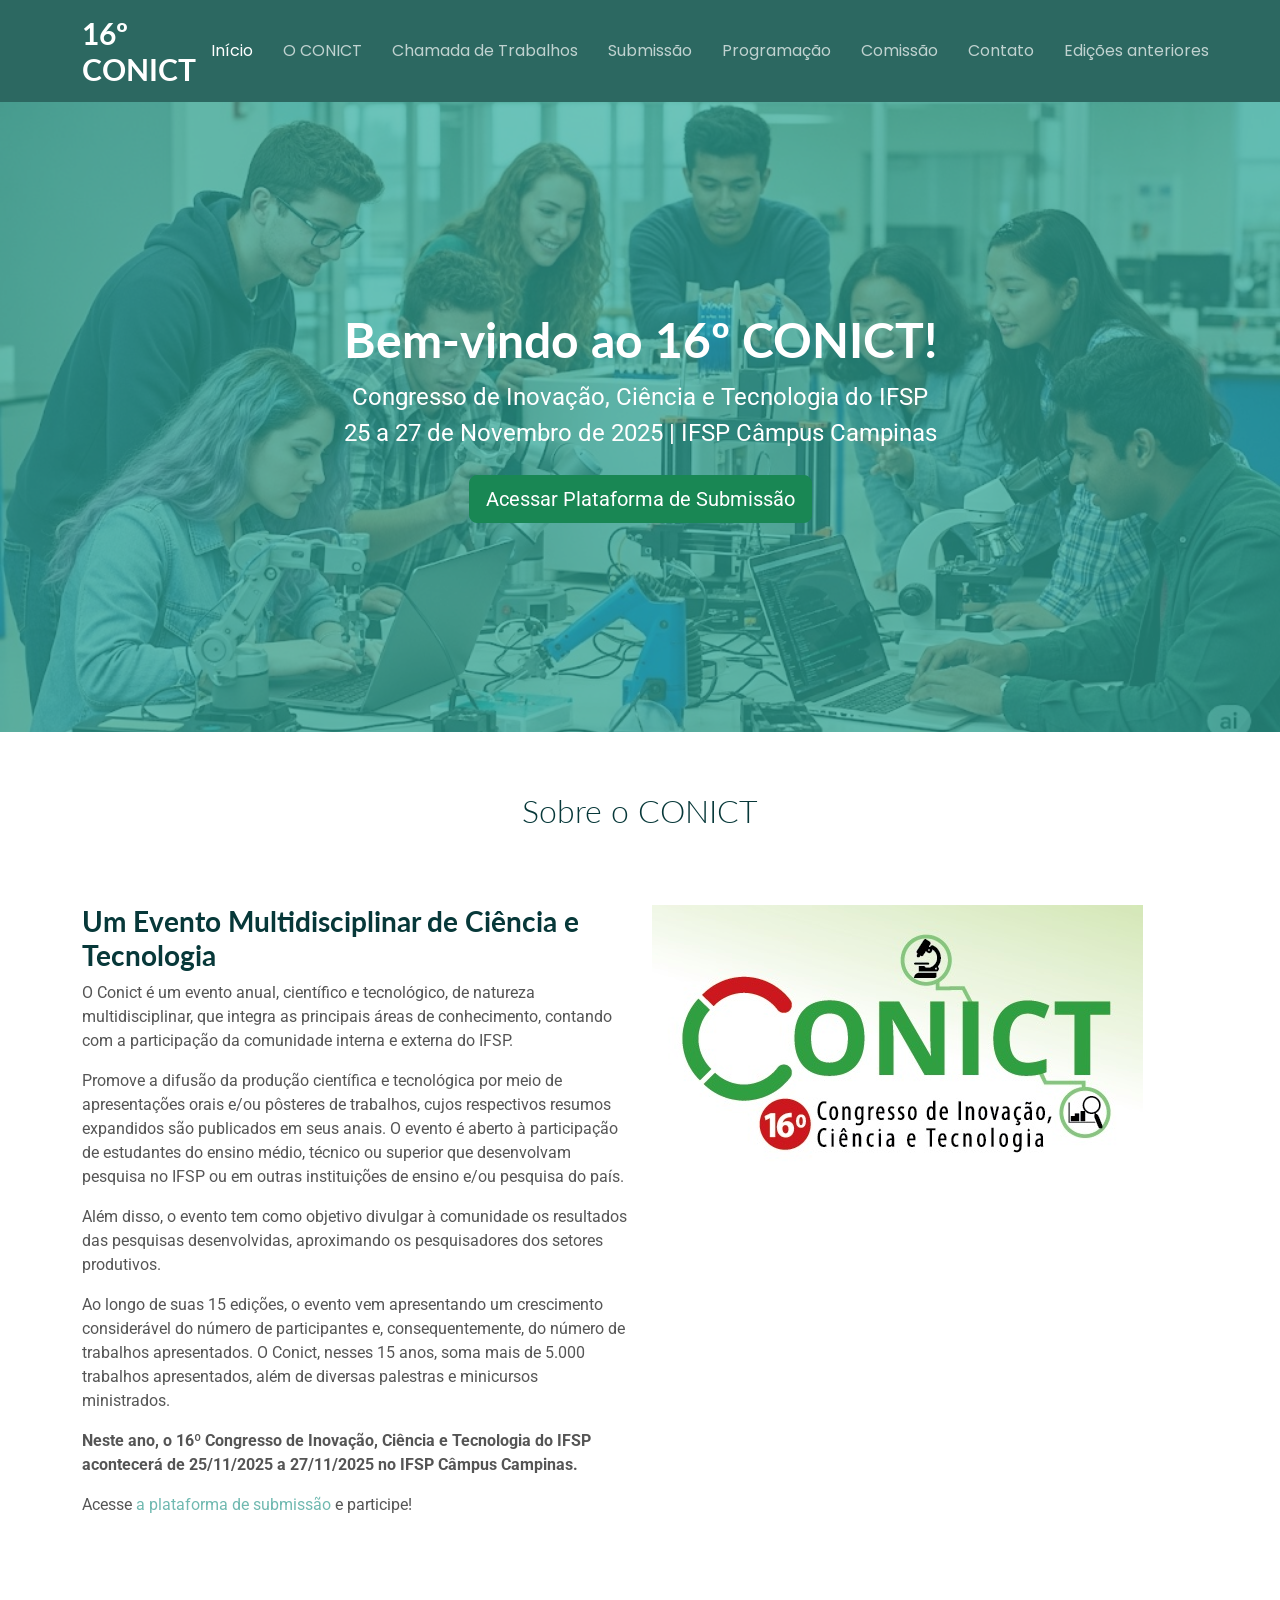
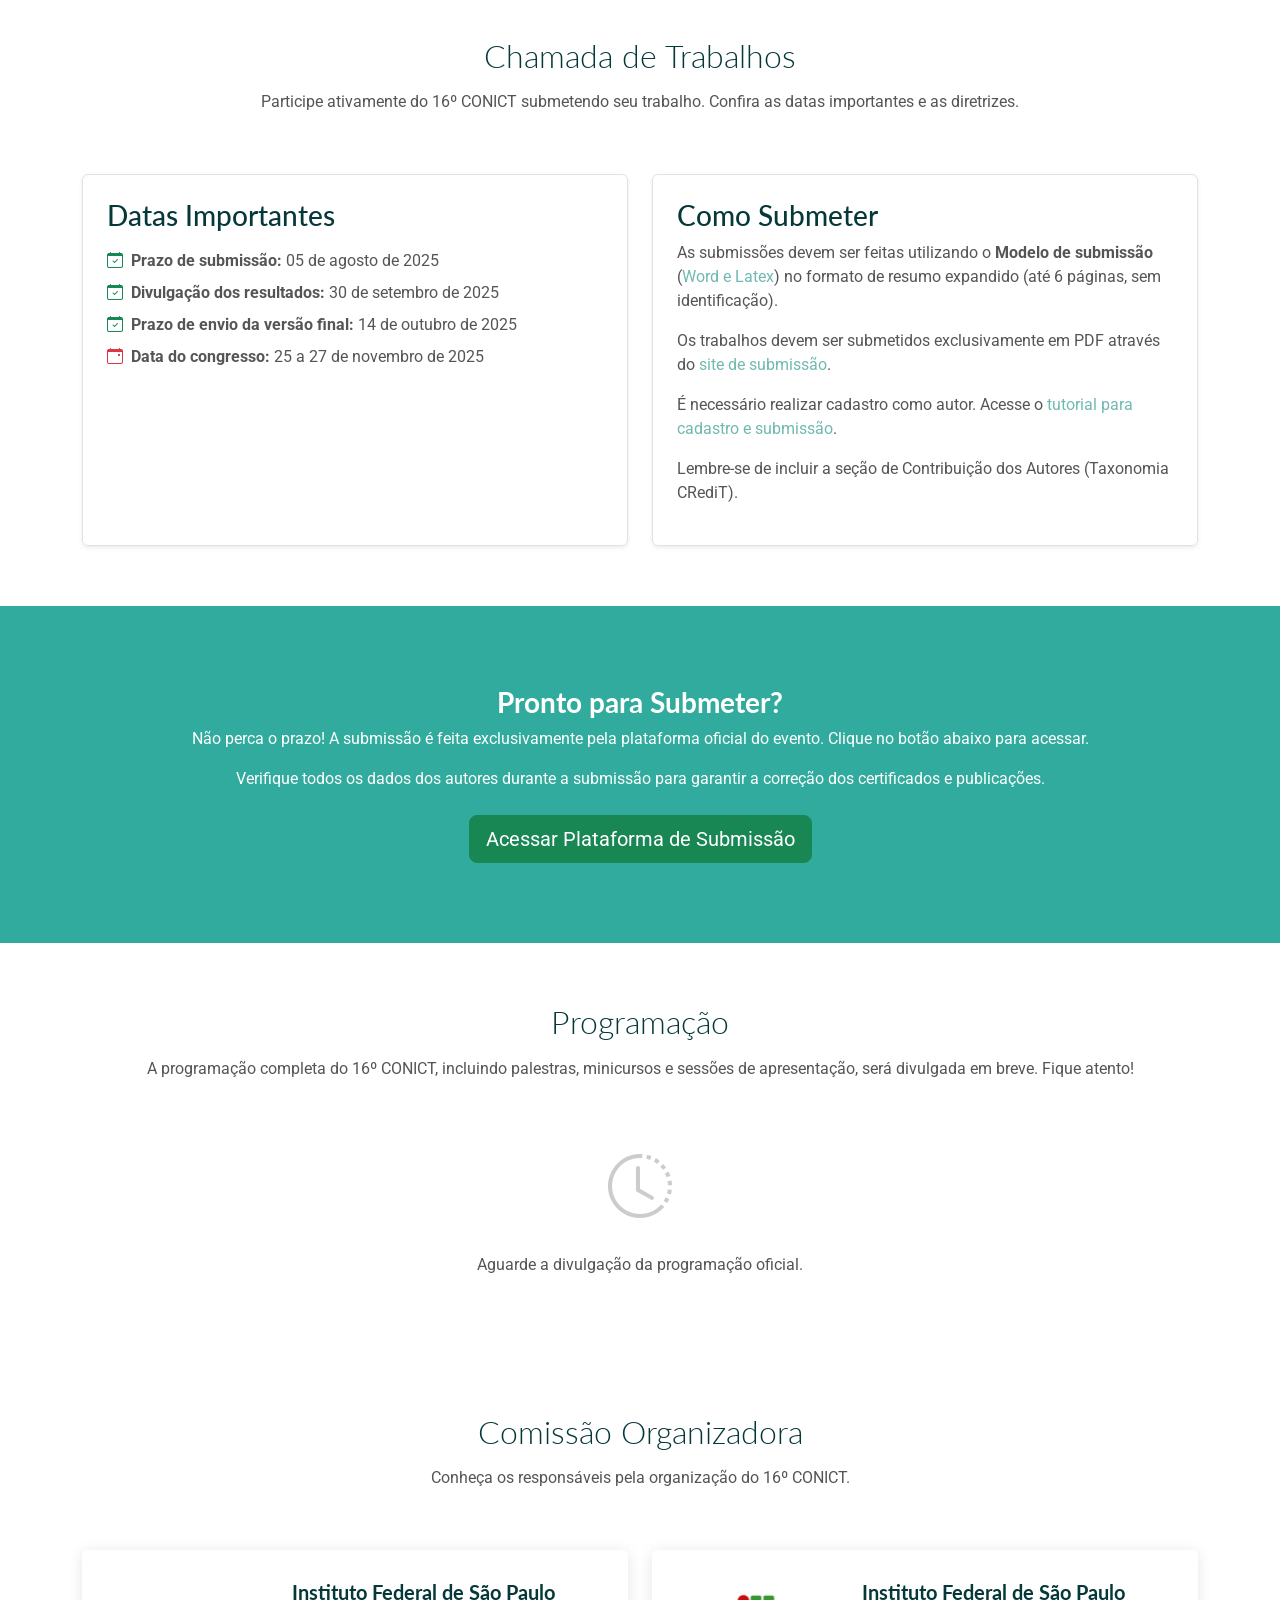
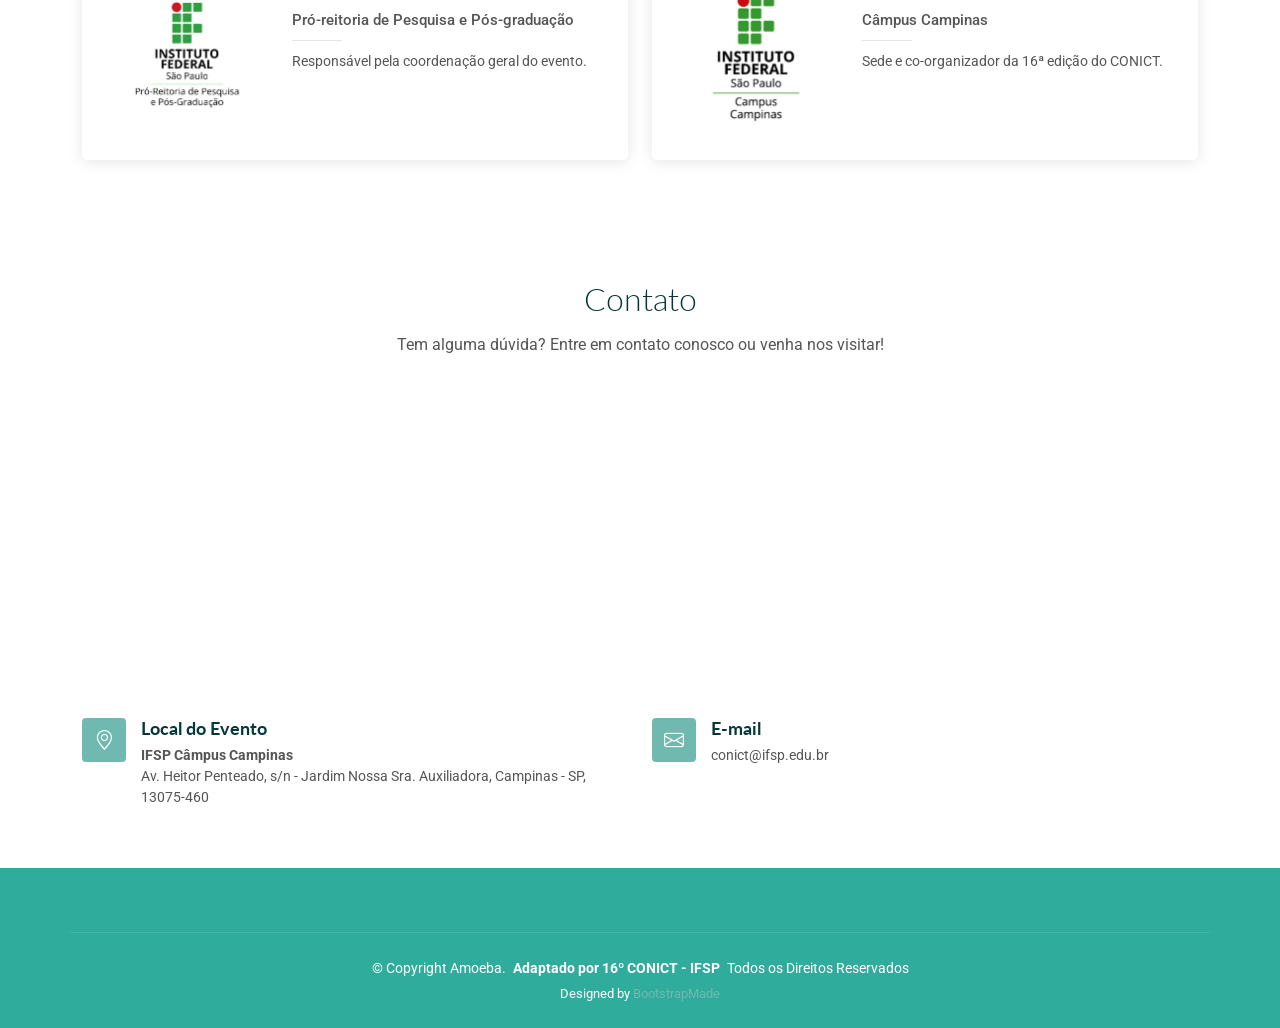
==== index.html @ b1715e37 "criação landingpage" ====
<!DOCTYPE html>
<html lang="pt-BR">

<head>
  <meta charset="utf-8">
  <meta content="width=device-width, initial-scale=1.0" name="viewport">
  <title>16º Congresso de Inovação, Ciência e Tecnologia - CONICT</title>
  <meta name="description" content="Página oficial do 16º CONICT - Congresso de Inovação, Ciência e Tecnologia do IFSP, a ser realizado no IFSP Câmpus Campinas de 25 a 27 de Novembro de 2025.">
  <meta name="keywords" content="CONICT, IFSP, Congresso, Inovação, Ciência, Tecnologia, Campinas, Pesquisa, Submissão">

  <link href="assets/img/favicon.png" rel="icon"> <link href="assets/img/apple-touch-icon.png" rel="apple-touch-icon"> <link href="https://fonts.googleapis.com" rel="preconnect">
  <link href="https://fonts.gstatic.com" rel="preconnect" crossorigin>
  <link href="https://fonts.googleapis.com/css2?family=Roboto:ital,wght@0,100;0,300;0,400;0,500;0,700;0,900;1,100;1,300;1,400;1,500;1,700;1,900&family=Lato:ital,wght@0,100;0,300;0,400;0,700;0,900;1,100;1,300;1,400;1,700;1,900&family=Poppins:ital,wght@0,100;0,200;0,300;0,400;0,500;0,600;0,700;0,800;0,900;1,100;1,200;1,300;1,400;1,500;1,600;1,700;1,800;1,900&display=swap" rel="stylesheet">

  <link href="assets/vendor/bootstrap/css/bootstrap.min.css" rel="stylesheet">
  <link href="assets/vendor/bootstrap-icons/bootstrap-icons.css" rel="stylesheet">
  <link href="assets/vendor/aos/aos.css" rel="stylesheet">
  <link href="assets/vendor/swiper/swiper-bundle.min.css" rel="stylesheet">
  <link href="assets/vendor/glightbox/css/glightbox.min.css" rel="stylesheet">

  <link href="assets/css/main.css" rel="stylesheet">

</head>

<body class="index-page">

  <header id="header" class="header d-flex align-items-center sticky-top">
    <div class="container-fluid container-xl position-relative d-flex align-items-center justify-content-between">

      <a href="index.html" class="logo d-flex align-items-center">
        <h1 class="sitename">16º CONICT</h1>
      </a>

      <nav id="navmenu" class="navmenu">
        <ul>
          <li><a href="#hero" class="active">Início</a></li>
          <li><a href="#about">O CONICT</a></li>
          <li><a href="#cfp">Chamada de Trabalhos</a></li>
          <li><a href="#call-to-action">Submissão</a></li>
          <li><a href="#programacao">Programação</a></li>
          <li><a href="#comissao">Comissão</a></li>
          <li><a href="#contact">Contato</a></li>
          <li><a href="https://congressos.ifsp.edu.br/" target="_blank">Edições anteriores</a></li>
        </ul>
        <i class="mobile-nav-toggle d-xl-none bi bi-list"></i>
      </nav>

    </div>
  </header>

  <main class="main">

    <section id="hero" class="hero section dark-background">

      <img src="assets/img/hero-bg.jpg" alt="" data-aos="fade-in"> <div class="container text-center" data-aos="fade-up" data-aos-delay="100">
        <div class="row justify-content-center">
          <div class="col-lg-8">
            <h2>Bem-vindo ao 16º CONICT!</h2>
            <p>Congresso de Inovação, Ciência e Tecnologia do IFSP<br>25 a 27 de Novembro de 2025 | IFSP Câmpus Campinas</p>
          </div>
                    <div class="row mt-4" data-aos="fade-up" data-aos-delay="300">
            <div class="col-12 text-center">
                <a href="https://congressos.ifsp.edu.br/conict/about/submissions" target="_blank" class="btn btn-success btn-lg">Acessar Plataforma de Submissão</a>
            </div>
        </div>
        </div>
      </div>

    </section><section id="about" class="about section">

      <div class="container section-title" data-aos="fade-up">
        <h2>Sobre o CONICT</h2>
      </div><div class="container" data-aos="fade-up" data-aos-delay="100">

        <div class="row gy-4">
          <div class="col-lg-6 order-1 order-lg-2">
            <img src="assets/img/about.jpg" class="img-fluid" alt=""> </div>
          <div class="col-lg-6 order-2 order-lg-1 content">
            <h3>Um Evento Multidisciplinar de Ciência e Tecnologia</h3>
            <p>O Conict é um evento anual, científico e tecnológico, de natureza multidisciplinar, que integra as principais áreas de conhecimento, contando com a participação da comunidade interna e externa do IFSP.</p>
            <p>Promove a difusão da produção científica e tecnológica por meio de apresentações orais e/ou pôsteres de trabalhos, cujos respectivos resumos expandidos são publicados em seus anais. O evento é aberto à participação de estudantes do ensino médio, técnico ou superior que desenvolvam pesquisa no IFSP ou em outras instituições de ensino e/ou pesquisa do país.</p>
            <p>Além disso, o evento tem como objetivo divulgar à comunidade os resultados das pesquisas desenvolvidas, aproximando os pesquisadores dos setores produtivos.</p>
            <p>Ao longo de suas 15 edições, o evento vem apresentando um crescimento considerável do número de participantes e, consequentemente, do número de trabalhos apresentados. O Conict, nesses 15 anos, soma mais de 5.000 trabalhos apresentados, além de diversas palestras e minicursos ministrados.</p>
            <p><strong>Neste ano, o 16º Congresso de Inovação, Ciência e Tecnologia do IFSP acontecerá de 25/11/2025 a 27/11/2025 no IFSP Câmpus Campinas.</strong></p>
            <p>Acesse <a href="https://congressos.ifsp.edu.br/conict/about/submissions" target="_blank">a plataforma de submissão</a> e participe!</p>
          </div>
        </div>

      </div>

    </section><section id="cfp" class="cfp section">

      <div class="container section-title" data-aos="fade-up">
        <h2>Chamada de Trabalhos</h2>
        <p>Participe ativamente do 16º CONICT submetendo seu trabalho. Confira as datas importantes e as diretrizes.</p>
      </div><div class="container">

        <div class="row gy-4">

            <div class="col-lg-6" data-aos="fade-up" data-aos-delay="100">
                <div class="cfp-item p-4 border rounded shadow-sm h-100">
                    <h3>Datas Importantes</h3>
                    <ul class="list-unstyled mt-3">
                        <li class="mb-2"><i class="bi bi-calendar-check text-success me-2"></i><strong>Prazo de submissão:</strong> 05 de agosto de 2025</li>
                        <li class="mb-2"><i class="bi bi-calendar-check text-success me-2"></i><strong>Divulgação dos resultados:</strong> 30 de setembro de 2025</li>
                        <li class="mb-2"><i class="bi bi-calendar-check text-success me-2"></i><strong>Prazo de envio da versão final:</strong> 14 de outubro de 2025</li>
                        <li class="mb-2"><i class="bi bi-calendar-event text-danger me-2"></i><strong>Data do congresso:</strong> 25 a 27 de novembro de 2025</li>
                    </ul>
                </div>
            </div>

            <div class="col-lg-6" data-aos="fade-up" data-aos-delay="200">
                <div class="cfp-item p-4 border rounded shadow-sm h-100">
                    <h3>Como Submeter</h3>
                    <p>As submissões devem ser feitas utilizando o <strong>Modelo de submissão</strong> (<a href="#" target="_blank">Word e Latex</a>) no formato de resumo expandido (até 6 páginas, sem identificação).</p>
                    <p>Os trabalhos devem ser submetidos exclusivamente em PDF através do <a href="https://congressos.ifsp.edu.br/conict/about/submissions" target="_blank">site de submissão</a>.</p>
                    <p>É necessário realizar cadastro como autor. Acesse o <a href="#" target="_blank">tutorial para cadastro e submissão</a>.</p>
                    <p>Lembre-se de incluir a seção de Contribuição dos Autores (Taxonomia CRediT).</p>
                </div>
            </div>

        </div>



      </div>

    </section><section id="call-to-action" class="call-to-action section dark-background">

      <img src="assets/img/cta-bg.jpg" alt=""> <div class="container">
        <div class="row justify-content-center" data-aos="zoom-in" data-aos-delay="100">
          <div class="col-xl-10">
            <div class="text-center">
              <h3>Pronto para Submeter?</h3>
              <p>Não perca o prazo! A submissão é feita exclusivamente pela plataforma oficial do evento. Clique no botão abaixo para acessar.</p>
              <p>Verifique todos os dados dos autores durante a submissão para garantir a correção dos certificados e publicações.</p>
            </div>
                      <div class="row mt-4" data-aos="fade-up" data-aos-delay="300">
            <div class="col-12 text-center">
                <a href="https://congressos.ifsp.edu.br/conict/about/submissions" target="_blank" class="btn btn-success btn-lg">Acessar Plataforma de Submissão</a>
            </div>
        </div>
          </div>
        </div>
      </div>

    </section><section id="programacao" class="about section">

      <div class="container section-title" data-aos="fade-up">
        <h2>Programação</h2>
        <p>A programação completa do 16º CONICT, incluindo palestras, minicursos e sessões de apresentação, será divulgada em breve. Fique atento!</p>
      </div><div class="container text-center" data-aos="fade-up" data-aos-delay="100">
          <i class="bi bi-clock-history" style="font-size: 4rem; color: #ccc;"></i>
          <p class="mt-3">Aguarde a divulgação da programação oficial.</p>
      </div>

    </section><section id="comissao" class="team section">

      <div class="container section-title" data-aos="fade-up">
        <h2>Comissão Organizadora</h2>
        <p>Conheça os responsáveis pela organização do 16º CONICT.</p>
      </div><div class="container">

        <div class="row gy-4 justify-content-center">

          <div class="col-lg-6" data-aos="fade-up" data-aos-delay="100">
            <div class="team-member d-flex align-items-start">
              <div class="pic"><img src="assets/img/team/team-1.jpg" class="img-fluid" alt=""></div> <div class="member-info">
                <h4>Instituto Federal de São Paulo</h4>
                <span>Pró-reitoria de Pesquisa e Pós-graduação</span>
                <p>Responsável pela coordenação geral do evento.</p>
                </div>
            </div>
          </div><div class="col-lg-6" data-aos="fade-up" data-aos-delay="200">
            <div class="team-member d-flex align-items-start">
              <div class="pic"><img src="assets/img/team/team-2.jpg" class="img-fluid" alt=""></div> <div class="member-info">
                <h4>Instituto Federal de São Paulo</h4>
                <span>Câmpus Campinas</span>
                <p>Sede e co-organizador da 16ª edição do CONICT.</p>
                </div>
            </div>
          </div></div>

      </div>

    </section><section id="contact" class="contact section">

      <div class="container section-title" data-aos="fade-up">
        <h2>Contato</h2>
        <p>Tem alguma dúvida? Entre em contato conosco ou venha nos visitar!</p>
      </div><div class="container" data-aos="fade-up" data-aos-delay="100">

        <div class="mb-4" data-aos="fade-up" data-aos-delay="200">
            <iframe style="border:0; width: 100%; height: 270px;" src="https://www.google.com/maps/embed?pb=!1m18!1m12!1m3!1d3674.053188970318!2d-47.15235332468825!3d-22.948268179225927!2m3!1f0!2f0!3f0!3m2!1i1024!2i768!4f13.1!3m3!1m2!1s0x94c8c75cc7206185%3A0x2c426eb9f4786277!2sInstituto%20Federal%20de%20Educa%C3%A7%C3%A3o%2C%20Ci%C3%AAncia%20e%20Tecnologia%20de%20S%C3%A3o%20Paulo%20-%20IFSP%20C%C3%A2mpus%20Campinas!5e0!3m2!1spt-BR!2sbr!4v1748442241718!5m2!1spt-BR!2sbr"
            frameborder="0" allowfullscreen="" loading="lazy" referrerpolicy="no-referrer-when-downgrade"></iframe>
        </div>
      <div class="row gy-4">

          <div class="col-lg-6">
            <div class="info-item d-flex" data-aos="fade-up" data-aos-delay="300">
              <i class="bi bi-geo-alt flex-shrink-0"></i>
              <div>
                <h3>Local do Evento</h3>
                  <p><strong>IFSP Câmpus Campinas</strong></p>
                  <p>Av. Heitor Penteado, s/n - Jardim Nossa Sra. Auxiliadora, Campinas - SP, 13075-460</p>
                 </div>
            </div></div>

          <div class="col-lg-6">
             <div class="info-item d-flex" data-aos="fade-up" data-aos-delay="500">
              <i class="bi bi-envelope flex-shrink-0"></i>
              <div>
                <h3>E-mail</h3>
                <p>conict@ifsp.edu.br</p>
              </div>
            </div></div>

        </div>

      </div>

    </section></main>

  <footer id="footer" class="footer dark-background">

    <div class="container copyright text-center mt-4">
      <p>© <span>Copyright</span> Amoeba. <strong class="px-1 sitename">Adaptado por 16º CONICT - IFSP</strong> <span>Todos os Direitos Reservados</span></p>
      <div class="credits">
        Designed by <a href="https://bootstrapmade.com/">BootstrapMade</a>
      </div>
    </div>

  </footer>

  <a href="#" id="scroll-top" class="scroll-top d-flex align-items-center justify-content-center"><i class="bi bi-arrow-up-short"></i></a>

  <div id="preloader"></div>

  <script src="assets/vendor/bootstrap/js/bootstrap.bundle.min.js"></script>
  <script src="assets/vendor/php-email-form/validate.js"></script>
  <script src="assets/vendor/aos/aos.js"></script>
  <script src="assets/vendor/swiper/swiper-bundle.min.js"></script>
  <script src="assets/vendor/glightbox/js/glightbox.min.js"></script>
  <script src="assets/vendor/imagesloaded/imagesloaded.pkgd.min.js"></script>
  <script src="assets/vendor/isotope-layout/isotope.pkgd.min.js"></script>

  <script src="assets/js/main.js"></script>

</body>

</html>
---- assets/css/main.css ----
/*--------------------------------------------------------------
# Font & Color Variables
# Help: https://bootstrapmade.com/color-system/
--------------------------------------------------------------*/
/* Fonts */
:root {
  --default-font: "Roboto",  system-ui, -apple-system, "Segoe UI", Roboto, "Helvetica Neue", Arial, "Noto Sans", "Liberation Sans", sans-serif, "Apple Color Emoji", "Segoe UI Emoji", "Segoe UI Symbol", "Noto Color Emoji";
  --heading-font: "Lato",  sans-serif;
  --nav-font: "Poppins",  sans-serif;
}

/* Global Colors - The following color variables are used throughout the website. Updating them here will change the color scheme of the entire website */
:root {
  --background-color: #ffffff;
  /* Background color for the entire website, including individual sections */
  --default-color: #555555;
  /* Default color used for the majority of the text content across the entire website */
  --heading-color: #073839;
  /* Color for headings, subheadings and title throughout the website */
  --accent-color: #70b9b0;
  /* Accent color that represents your brand on the website. It's used for buttons, links, and other elements that need to stand out */
  --surface-color: #ffffff;
  /* The surface color is used as a background of boxed elements within sections, such as cards, icon boxes, or other elements that require a visual separation from the global background. */
  --contrast-color: #ffffff;
  /* Contrast color for text, ensuring readability against backgrounds of accent, heading, or default colors. */
}

/* Nav Menu Colors - The following color variables are used specifically for the navigation menu. They are separate from the global colors to allow for more customization options */
:root {
  --nav-color: rgba(255, 255, 255, 0.7);
  /* The default color of the main navmenu links */
  --nav-hover-color: #ffffff;
  /* Applied to main navmenu links when they are hovered over or active */
  --nav-mobile-background-color: #ffffff;
  /* Used as the background color for mobile navigation menu */
  --nav-dropdown-background-color: #ffffff;
  /* Used as the background color for dropdown items that appear when hovering over primary navigation items */
  --nav-dropdown-color: #555555;
  /* Used for navigation links of the dropdown items in the navigation menu. */
  --nav-dropdown-hover-color: #70b9b0;
  /* Similar to --nav-hover-color, this color is applied to dropdown navigation links when they are hovered over. */
}

/* Color Presets - These classes override global colors when applied to any section or element, providing reuse of the sam color scheme. */
.light-background {
  --background-color: #f2f9f8;
  --surface-color: #ffffff;
}

.dark-background {
  --background-color: #30ac9d;
  --default-color: #ffffff;
  --heading-color: #ffffff;
  --surface-color: #44cbbb;
  --contrast-color: #ffffff;
}

/* Smooth scroll */
:root {
  scroll-behavior: smooth;
}

/*--------------------------------------------------------------
# General Styling & Shared Classes
--------------------------------------------------------------*/
body {
  color: var(--default-color);
  background-color: var(--background-color);
  font-family: var(--default-font);
}

a {
  color: var(--accent-color);
  text-decoration: none;
  transition: 0.3s;
}

a:hover {
  color: color-mix(in srgb, var(--accent-color), transparent 25%);
  text-decoration: none;
}

h1,
h2,
h3,
h4,
h5,
h6 {
  color: var(--heading-color);
  font-family: var(--heading-font);
}

/*--------------------------------------------------------------
# Global Header
--------------------------------------------------------------*/
.header {
  --background-color: #2c6861;
  --default-color: #ffffff;
  --heading-color: #ffffff;
  color: var(--default-color);
  background-color: var(--background-color);
  padding: 15px 0;
  transition: all 0.5s;
  z-index: 997;
}

.header .logo {
  line-height: 1;
}

.header .logo img {
  max-height: 32px;
  margin-right: 8px;
}

.header .logo h1 {
  font-size: 30px;
  margin: 0;
  font-weight: 700;
  color: var(--heading-color);
}

.scrolled .header {
  box-shadow: 0px 0 18px rgba(0, 0, 0, 0.1);
}

/*--------------------------------------------------------------
# Navigation Menu
--------------------------------------------------------------*/
/* Navmenu - Desktop */
@media (min-width: 1200px) {
  .navmenu {
    padding: 0;
  }
  .navmenu ul {
    margin: 0;
    padding: 0;
    display: flex;
    list-style: none;
    align-items: center;
  }
  .navmenu li {
    position: relative;
  }
  .navmenu a,
.navmenu a:focus {
    color: var(--nav-color);
    padding: 18px 15px;
    font-size: 16px;
    font-family: var(--nav-font);
    font-weight: 400;
    display: flex;
    align-items: center;
    justify-content: space-between;
    white-space: nowrap;
    transition: 0.3s;
  }
  .navmenu a i,
.navmenu a:focus i {
    font-size: 12px;
    line-height: 0;
    margin-left: 5px;
    transition: 0.3s;
  }
  .navmenu li:last-child a {
    padding-right: 0;
  }
  .navmenu li:hover > a,
.navmenu .active,
.navmenu .active:focus {
    color: var(--nav-hover-color);
  }
  .navmenu .dropdown ul {
    margin: 0;
    padding: 10px 0;
    background: var(--nav-dropdown-background-color);
    display: block;
    position: absolute;
    visibility: hidden;
    left: 14px;
    top: 130%;
    opacity: 0;
    transition: 0.3s;
    border-radius: 4px;
    z-index: 99;
    box-shadow: 0px 0px 30px rgba(0, 0, 0, 0.1);
  }
  .navmenu .dropdown ul li {
    min-width: 200px;
  }
  .navmenu .dropdown ul a {
    padding: 10px 20px;
    font-size: 15px;
    text-transform: none;
    color: var(--nav-dropdown-color);
  }
  .navmenu .dropdown ul a i {
    font-size: 12px;
  }
  .navmenu .dropdown ul a:hover,
.navmenu .dropdown ul .active:hover,
.navmenu .dropdown ul li:hover > a {
    color: var(--nav-dropdown-hover-color);
  }
  .navmenu .dropdown:hover > ul {
    opacity: 1;
    top: 100%;
    visibility: visible;
  }
  .navmenu .dropdown .dropdown ul {
    top: 0;
    left: -90%;
    visibility: hidden;
  }
  .navmenu .dropdown .dropdown:hover > ul {
    opacity: 1;
    top: 0;
    left: -100%;
    visibility: visible;
  }
}

/* Navmenu - Mobile */
@media (max-width: 1199px) {
  .mobile-nav-toggle {
    color: var(--nav-color);
    font-size: 28px;
    line-height: 0;
    margin-right: 10px;
    cursor: pointer;
    transition: color 0.3s;
  }
  .navmenu {
    padding: 0;
    z-index: 9997;
  }
  .navmenu ul {
    display: none;
    list-style: none;
    position: absolute;
    inset: 60px 20px 20px 20px;
    padding: 10px 0;
    margin: 0;
    border-radius: 6px;
    background-color: var(--nav-mobile-background-color);
    overflow-y: auto;
    transition: 0.3s;
    z-index: 9998;
    box-shadow: 0px 0px 30px rgba(0, 0, 0, 0.1);
  }
  .navmenu a,
.navmenu a:focus {
    color: var(--nav-dropdown-color);
    padding: 10px 20px;
    font-family: var(--nav-font);
    font-size: 17px;
    font-weight: 500;
    display: flex;
    align-items: center;
    justify-content: space-between;
    white-space: nowrap;
    transition: 0.3s;
  }
  .navmenu a i,
.navmenu a:focus i {
    font-size: 12px;
    line-height: 0;
    margin-left: 5px;
    width: 30px;
    height: 30px;
    display: flex;
    align-items: center;
    justify-content: center;
    border-radius: 50%;
    transition: 0.3s;
    background-color: color-mix(in srgb, var(--accent-color), transparent 90%);
  }
  .navmenu a i:hover,
.navmenu a:focus i:hover {
    background-color: var(--accent-color);
    color: var(--contrast-color);
  }
  .navmenu a:hover,
.navmenu .active,
.navmenu .active:focus {
    color: var(--nav-dropdown-hover-color);
  }
  .navmenu .active i,
.navmenu .active:focus i {
    background-color: var(--accent-color);
    color: var(--contrast-color);
    transform: rotate(180deg);
  }
  .navmenu .dropdown ul {
    position: static;
    display: none;
    z-index: 99;
    padding: 10px 0;
    margin: 10px 20px;
    background-color: var(--nav-dropdown-background-color);
    border: 1px solid color-mix(in srgb, var(--default-color), transparent 90%);
    box-shadow: none;
    transition: all .5s ease-in-out;
  }
  .navmenu .dropdown ul ul {
    background-color: rgba(33, 37, 41, 0.1);
  }
  .navmenu .dropdown > .dropdown-active {
    display: block;
    background-color: rgba(33, 37, 41, 0.03);
  }
  .mobile-nav-active {
    overflow: hidden;
  }
  .mobile-nav-active .mobile-nav-toggle {
    color: #fff;
    position: absolute;
    font-size: 32px;
    top: 15px;
    right: 15px;
    margin-right: 0;
    z-index: 9999;
  }
  .mobile-nav-active .navmenu {
    position: fixed;
    overflow: hidden;
    inset: 0;
    background: rgba(33, 37, 41, 0.8);
    transition: 0.3s;
  }
  .mobile-nav-active .navmenu > ul {
    display: block;
  }
}

/*--------------------------------------------------------------
# Global Footer
--------------------------------------------------------------*/
.footer {
  color: var(--default-color);
  background-color: var(--background-color);
  font-size: 14px;
  padding: 40px 0 0 0;
  position: relative;
}

.footer .icon {
  color: var(--accent-color);
  margin-right: 15px;
  font-size: 24px;
  line-height: 0;
}

.footer h4 {
  font-size: 16px;
  font-weight: 700;
  margin-bottom: 15px;
}

.footer .address p {
  margin-bottom: 0px;
}

.footer .social-links a {
  display: flex;
  align-items: center;
  justify-content: center;
  width: 40px;
  height: 40px;
  border-radius: 50%;
  border: 1px solid color-mix(in srgb, var(--default-color), transparent 50%);
  font-size: 16px;
  color: color-mix(in srgb, var(--default-color), transparent 50%);
  margin-right: 10px;
  transition: 0.3s;
}

.footer .social-links a:hover {
  color: var(--accent-color);
  border-color: var(--accent-color);
}

.footer .copyright {
  padding: 25px 0;
  border-top: 1px solid color-mix(in srgb, var(--default-color), transparent 90%);
}

.footer .copyright p {
  margin-bottom: 0;
}

.footer .credits {
  margin-top: 5px;
  font-size: 13px;
}

/*--------------------------------------------------------------
# Preloader
--------------------------------------------------------------*/
#preloader {
  position: fixed;
  inset: 0;
  z-index: 999999;
  overflow: hidden;
  background: var(--background-color);
  transition: all 0.6s ease-out;
}

#preloader:before {
  content: "";
  position: fixed;
  top: calc(50% - 30px);
  left: calc(50% - 30px);
  border: 6px solid #ffffff;
  border-color: var(--accent-color) transparent var(--accent-color) transparent;
  border-radius: 50%;
  width: 60px;
  height: 60px;
  animation: animate-preloader 1.5s linear infinite;
}

@keyframes animate-preloader {
  0% {
    transform: rotate(0deg);
  }
  100% {
    transform: rotate(360deg);
  }
}

/*--------------------------------------------------------------
# Scroll Top Button
--------------------------------------------------------------*/
.scroll-top {
  position: fixed;
  visibility: hidden;
  opacity: 0;
  right: 15px;
  bottom: 15px;
  z-index: 99999;
  background-color: var(--accent-color);
  width: 40px;
  height: 40px;
  border-radius: 4px;
  transition: all 0.4s;
}

.scroll-top i {
  font-size: 24px;
  color: var(--contrast-color);
  line-height: 0;
}

.scroll-top:hover {
  background-color: color-mix(in srgb, var(--accent-color), transparent 20%);
  color: var(--contrast-color);
}

.scroll-top.active {
  visibility: visible;
  opacity: 1;
}

/*--------------------------------------------------------------
# Disable aos animation delay on mobile devices
--------------------------------------------------------------*/
@media screen and (max-width: 768px) {
  [data-aos-delay] {
    transition-delay: 0 !important;
  }
}

/*--------------------------------------------------------------
# Global Page Titles & Breadcrumbs
--------------------------------------------------------------*/
.page-title {
  color: var(--default-color);
  background-color: var(--background-color);
  position: relative;
}

.page-title .heading {
  padding: 80px 0;
  border-top: 1px solid color-mix(in srgb, var(--default-color), transparent 90%);
}

.page-title .heading h1 {
  font-size: 38px;
  font-weight: 700;
}

.page-title nav {
  background-color: color-mix(in srgb, var(--default-color), transparent 95%);
  padding: 20px 0;
}

.page-title nav ol {
  display: flex;
  flex-wrap: wrap;
  list-style: none;
  margin: 0;
  font-size: 16px;
  font-weight: 600;
}

.page-title nav ol li + li {
  padding-left: 10px;
}

.page-title nav ol li + li::before {
  content: "/";
  display: inline-block;
  padding-right: 10px;
  color: color-mix(in srgb, var(--default-color), transparent 70%);
}

/*--------------------------------------------------------------
# Global Sections
--------------------------------------------------------------*/
section,
.section {
  color: var(--default-color);
  background-color: var(--background-color);
  padding: 60px 0;
  scroll-margin-top: 90px;
  overflow: clip;
}

@media (max-width: 1199px) {
  section,
.section {
    scroll-margin-top: 66px;
  }
}

/*--------------------------------------------------------------
# Global Section Titles
--------------------------------------------------------------*/
.section-title {
  text-align: center;
  padding-bottom: 60px;
  position: relative;
}

.section-title h2 {
  font-size: 32px;
  font-weight: 300;
  margin-bottom: 15px;
}

.section-title p {
  margin-bottom: 0;
}

/*--------------------------------------------------------------
# Hero Section
--------------------------------------------------------------*/
.hero {
  width: 100%;
  min-height: 70vh;
  position: relative;
  padding: 80px 0;
  display: flex;
  align-items: center;
  justify-content: center;
}

.hero img {
  position: absolute;
  inset: 0;
  display: block;
  width: 100%;
  height: 100%;
  object-fit: cover;
  z-index: 1;
}

.hero:before {
  content: '';
  background: color-mix(in srgb, var(--background-color), transparent 30%);
  position: absolute;
  inset: 0;
  z-index: 2;
}

.hero .container {
  position: relative;
  z-index: 3;
}

.hero h2 {
  margin: 0;
  font-size: 48px;
  font-weight: 700;
}

.hero p {
  margin: 10px 0 0 0;
  font-size: 24px;
  color: var(--heading-color);
}

.hero .btn-get-started {
  color: var(--default-color);
  font-weight: 400;
  font-size: 16px;
  letter-spacing: 1px;
  display: inline-block;
  padding: 8px 40px;
  margin: 30px 0 0 0;
  border-radius: 4px;
  transition: 0.5s;
  border: 2px solid color-mix(in srgb, var(--default-color), transparent 50%);
}

.hero .btn-get-started:hover {
  color: var(--contrast-color);
  background: var(--accent-color);
  border-color: var(--accent-color);
}

@media (max-width: 768px) {
  .hero h2 {
    font-size: 32px;
  }
  .hero p {
    font-size: 18px;
  }
}

/*--------------------------------------------------------------
# About Section
--------------------------------------------------------------*/
.about .content h3 {
  font-size: 1.75rem;
  font-weight: 700;
}

.about .content .fst-italic {
  color: color-mix(in srgb, var(--default-color), var(--contrast-color) 50%);
}

.about .content ul {
  list-style: none;
  padding: 0;
}

.about .content ul li {
  padding: 10px 0 0 0;
  display: flex;
}

.about .content ul i {
  color: var(--accent-color);
  margin-right: 0.5rem;
  line-height: 1.2;
  font-size: 1.25rem;
}

.about .content p:last-child {
  margin-bottom: 0;
}

/*--------------------------------------------------------------
# Clients Section
--------------------------------------------------------------*/
.clients .swiper-slide img {
  opacity: 0.5;
  transition: 0.3s;
  filter: grayscale(100);
}

.clients .swiper-slide img:hover {
  filter: none;
  opacity: 1;
}

.clients .swiper-wrapper {
  height: auto;
}

.clients .swiper-pagination {
  margin-top: 20px;
  position: relative;
}

.clients .swiper-pagination .swiper-pagination-bullet {
  width: 12px;
  height: 12px;
  opacity: 1;
  background-color: color-mix(in srgb, var(--default-color), transparent 80%);
}

.clients .swiper-pagination .swiper-pagination-bullet-active {
  background-color: var(--accent-color);
}

/*--------------------------------------------------------------
# Cards Section
--------------------------------------------------------------*/
.cards .card-item {
  background: color-mix(in srgb, var(--default-color), transparent 97%);
  padding: 50px 30px;
  transition: all ease-in-out 0.3s;
  height: 100%;
  position: relative;
}

.cards .card-item span {
  color: var(--accent-color);
  display: block;
  font-size: 28px;
  font-weight: 700;
}

.cards .card-item h4 {
  font-size: 24px;
  font-weight: 600;
  padding: 0;
  margin: 20px 0;
}

.cards .card-item h4 a {
  color: var(--heading-color);
}

.cards .card-item p {
  font-size: 15px;
  color: color-mix(in srgb, var(--default-color), transparent 40%);
  margin: 0;
  padding: 0;
}

.cards .card-item:hover {
  background: var(--accent-color);
  padding: 30px 30px 70px 30px;
}

.cards .card-item:hover span,
.cards .card-item:hover h4 a,
.cards .card-item:hover p {
  color: var(--contrast-color);
}

/*--------------------------------------------------------------
# Services Section
--------------------------------------------------------------*/
.services .service-item {
  position: relative;
  padding-top: 20px;
}

.services .service-item .icon {
  background-color: color-mix(in srgb, var(--accent-color), transparent 90%);
  width: 72px;
  height: 72px;
  position: relative;
  margin-right: 15px;
  line-height: 0;
  display: flex;
  align-items: center;
  justify-content: center;
  transition: ease-in-out 0.3s;
}

.services .service-item .icon i {
  color: var(--accent-color);
  font-size: 32px;
  z-index: 2;
  position: relative;
}

.services .service-item .title {
  font-weight: 700;
  margin-bottom: 5px;
  font-size: 18px;
}

.services .service-item .title a {
  color: var(--heading-color);
}

.services .service-item .title a:hover {
  color: var(--accent-color);
}

.services .service-item .description {
  font-size: 14px;
}

.services .service-item:hover .icon {
  background-color: var(--accent-color);
}

.services .service-item:hover .icon i {
  color: var(--contrast-color);
}

/*--------------------------------------------------------------
# Call To Action Section
--------------------------------------------------------------*/
.call-to-action {
  padding: 80px 0;
  position: relative;
  clip-path: inset(0);
}

.call-to-action img {
  position: fixed;
  top: 0;
  left: 0;
  display: block;
  width: 100%;
  height: 100%;
  object-fit: cover;
  z-index: 1;
}

.call-to-action:before {
  content: '';
  background: color-mix(in srgb, var(--background-color), transparent 50%);
  position: absolute;
  inset: 0;
  z-index: 2;
}

.call-to-action .container {
  position: relative;
  z-index: 3;
}

.call-to-action h3 {
  font-size: 28px;
  font-weight: 700;
  color: var(--default-color);
}

.call-to-action p {
  color: var(--default-color);
}

.call-to-action .cta-btn {
  font-family: var(--heading-font);
  font-weight: 500;
  font-size: 16px;
  letter-spacing: 1px;
  display: inline-block;
  padding: 12px 40px;
  border-radius: 5px;
  transition: 0.5s;
  margin: 10px;
  border: 2px solid var(--contrast-color);
  color: var(--contrast-color);
}

.call-to-action .cta-btn:hover {
  background: var(--accent-color);
  border: 2px solid var(--accent-color);
}

/*--------------------------------------------------------------
# Portfolio Section
--------------------------------------------------------------*/
.portfolio .portfolio-filters {
  padding: 0;
  margin: 0 auto 20px auto;
  list-style: none;
  text-align: center;
}

.portfolio .portfolio-filters li {
  cursor: pointer;
  display: inline-block;
  padding: 0;
  font-size: 18px;
  font-weight: 500;
  margin: 0 10px;
  line-height: 1;
  margin-bottom: 5px;
  transition: all 0.3s ease-in-out;
}

.portfolio .portfolio-filters li:hover, .portfolio .portfolio-filters li.filter-active {
  color: var(--accent-color);
}

.portfolio .portfolio-filters li:first-child {
  margin-left: 0;
}

.portfolio .portfolio-filters li:last-child {
  margin-right: 0;
}

@media (max-width: 575px) {
  .portfolio .portfolio-filters li {
    font-size: 14px;
    margin: 0 5px;
  }
}

.portfolio .portfolio-content {
  position: relative;
  overflow: hidden;
}

.portfolio .portfolio-content img {
  transition: 0.3s;
}

.portfolio .portfolio-content .portfolio-info {
  opacity: 0;
  position: absolute;
  inset: 0;
  z-index: 3;
  transition: all ease-in-out 0.3s;
  background: rgba(0, 0, 0, 0.6);
  padding: 15px;
}

.portfolio .portfolio-content .portfolio-info h4 {
  font-size: 14px;
  padding: 5px 10px;
  font-weight: 400;
  color: #ffffff;
  display: inline-block;
  background-color: var(--accent-color);
}

.portfolio .portfolio-content .portfolio-info p {
  position: absolute;
  bottom: 10px;
  text-align: center;
  display: inline-block;
  left: 0;
  right: 0;
  font-size: 16px;
  font-weight: 600;
  color: rgba(255, 255, 255, 0.8);
}

.portfolio .portfolio-content .portfolio-info .preview-link,
.portfolio .portfolio-content .portfolio-info .details-link {
  position: absolute;
  left: calc(50% - 40px);
  font-size: 26px;
  top: calc(50% - 14px);
  color: #fff;
  transition: 0.3s;
  line-height: 1.2;
}

.portfolio .portfolio-content .portfolio-info .preview-link:hover,
.portfolio .portfolio-content .portfolio-info .details-link:hover {
  color: var(--accent-color);
}

.portfolio .portfolio-content .portfolio-info .details-link {
  left: calc(50%);
  font-size: 34px;
  line-height: 0;
}

.portfolio .portfolio-content:hover .portfolio-info {
  opacity: 1;
}

.portfolio .portfolio-content:hover img {
  transform: scale(1.1);
}

/*--------------------------------------------------------------
# Pricing Section
--------------------------------------------------------------*/
.pricing .pricing-item {
  background-color: var(--surface-color);
  box-shadow: 0px 5px 90px rgba(0, 0, 0, 0.1);
  padding: 40px 20px;
  text-align: center;
  border-radius: 8px;
  position: relative;
  overflow: hidden;
}

.pricing .pricing-item h3 {
  padding: 15px;
  margin-top: 15px;
  font-size: 18px;
  font-weight: 600;
}

.pricing .pricing-item h4 {
  color: var(--accent-color);
  font-size: 42px;
  font-family: var(--default-font);
  font-weight: 500;
}

.pricing .pricing-item h4 sup {
  font-size: 20px;
  top: -15px;
  left: -3px;
}

.pricing .pricing-item h4 span {
  color: color-mix(in srgb, var(--default-color), transparent 40%);
  font-size: 16px;
  font-weight: 300;
}

.pricing .pricing-item ul {
  padding: 20px 0;
  list-style: none;
  text-align: center;
  line-height: 20px;
  font-size: 14px;
}

.pricing .pricing-item ul li {
  padding-bottom: 16px;
}

.pricing .pricing-item ul .na {
  color: color-mix(in srgb, var(--default-color), transparent 60%);
  text-decoration: line-through;
}

.pricing .pricing-item .btn-wrap {
  padding: 15px;
  text-align: center;
}

.pricing .pricing-item .btn-buy {
  color: var(--accent-color);
  background-color: transparent;
  border: 2px solid var(--accent-color);
  display: inline-block;
  padding: 10px 40px 12px 40px;
  border-radius: 50px;
  font-size: 14px;
  font-family: var(--heading-font);
  font-weight: 600;
  transition: 0.3s;
}

.pricing .pricing-item .btn-buy:hover {
  background: var(--accent-color);
  color: var(--contrast-color);
}

.pricing .recommended .btn-buy {
  background: var(--accent-color);
  color: var(--contrast-color);
}

.pricing .recommended .btn-buy:hover {
  background: color-mix(in srgb, var(--accent-color), transparent 20%);
  border-color: color-mix(in srgb, var(--accent-color), transparent 20%);
}

.pricing .recommended-badge {
  position: absolute;
  top: 20px;
  left: 50%;
  transform: translateX(-50%);
  z-index: 1;
  font-size: 13px;
  padding: 3px 25px 6px 25px;
  background: color-mix(in srgb, var(--accent-color), transparent 92%);
  color: var(--accent-color);
  border-radius: 50px;
}

/*--------------------------------------------------------------
# Faq Section
--------------------------------------------------------------*/
.faq .content h3 {
  font-weight: 400;
  font-size: 34px;
}

.faq .content p {
  font-size: 15px;
  color: color-mix(in srgb, var(--default-color), transparent 30%);
}

.faq .faq-container .faq-item {
  background-color: var(--surface-color);
  position: relative;
  padding: 20px;
  margin-bottom: 20px;
  box-shadow: 0px 5px 25px 0px rgba(0, 0, 0, 0.1);
  overflow: hidden;
}

.faq .faq-container .faq-item:last-child {
  margin-bottom: 0;
}

.faq .faq-container .faq-item h3 {
  font-weight: 600;
  font-size: 18px;
  line-height: 24px;
  margin: 0 30px 0 0;
  transition: 0.3s;
  cursor: pointer;
  display: flex;
  align-items: flex-start;
}

.faq .faq-container .faq-item h3 .num {
  color: var(--accent-color);
  padding-right: 5px;
}

.faq .faq-container .faq-item h3:hover {
  color: var(--accent-color);
}

.faq .faq-container .faq-item .faq-content {
  display: grid;
  grid-template-rows: 0fr;
  transition: 0.3s ease-in-out;
  visibility: hidden;
  opacity: 0;
}

.faq .faq-container .faq-item .faq-content p {
  margin-bottom: 0;
  overflow: hidden;
}

.faq .faq-container .faq-item .faq-toggle {
  position: absolute;
  top: 20px;
  right: 20px;
  font-size: 16px;
  line-height: 0;
  transition: 0.3s;
  cursor: pointer;
}

.faq .faq-container .faq-item .faq-toggle:hover {
  color: var(--accent-color);
}

.faq .faq-container .faq-active h3 {
  color: var(--accent-color);
}

.faq .faq-container .faq-active .faq-content {
  grid-template-rows: 1fr;
  visibility: visible;
  opacity: 1;
  padding-top: 10px;
}

.faq .faq-container .faq-active .faq-toggle {
  transform: rotate(90deg);
  color: var(--accent-color);
}

/*--------------------------------------------------------------
# Team Section
--------------------------------------------------------------*/
.team .team-member {
  background-color: var(--surface-color);
  box-shadow: 0px 2px 15px rgba(0, 0, 0, 0.1);
  position: relative;
  border-radius: 5px;
  transition: 0.5s;
  padding: 30px;
  height: 100%;
}

@media (max-width: 468px) {
  .team .team-member {
    flex-direction: column;
    justify-content: center !important;
    align-items: center !important;
  }
}

.team .team-member .pic {
  overflow: hidden;
  width: 150px;
  border-radius: 50%;
  flex-shrink: 0;
}

.team .team-member .pic img {
  transition: ease-in-out 0.3s;
}

.team .team-member:hover {
  transform: translateY(-10px);
}

.team .team-member .member-info {
  padding-left: 30px;
}

@media (max-width: 468px) {
  .team .team-member .member-info {
    padding: 30px 0 0 0;
    text-align: center;
  }
}

.team .team-member h4 {
  font-weight: 700;
  margin-bottom: 5px;
  font-size: 20px;
}

.team .team-member span {
  display: block;
  font-size: 15px;
  padding-bottom: 10px;
  position: relative;
  font-weight: 500;
}

.team .team-member span::after {
  content: '';
  position: absolute;
  display: block;
  width: 50px;
  height: 1px;
  background: color-mix(in srgb, var(--default-color), transparent 85%);
  bottom: 0;
  left: 0;
}

@media (max-width: 468px) {
  .team .team-member span::after {
    left: calc(50% - 25px);
  }
}

.team .team-member p {
  margin: 10px 0 0 0;
  font-size: 14px;
}

.team .team-member .social {
  margin-top: 12px;
  display: flex;
  align-items: center;
  justify-content: start;
  width: 100%;
}

@media (max-width: 468px) {
  .team .team-member .social {
    justify-content: center;
  }
}

.team .team-member .social a {
  background: color-mix(in srgb, var(--default-color), transparent 94%);
  transition: ease-in-out 0.3s;
  display: flex;
  align-items: center;
  justify-content: center;
  border-radius: 50px;
  width: 36px;
  height: 36px;
}

.team .team-member .social a i {
  color: color-mix(in srgb, var(--default-color), transparent 20%);
  font-size: 16px;
  margin: 0 2px;
}

.team .team-member .social a:hover {
  background: var(--accent-color);
}

.team .team-member .social a:hover i {
  color: var(--contrast-color);
}

.team .team-member .social a + a {
  margin-left: 8px;
}

/*--------------------------------------------------------------
# Contact Section
--------------------------------------------------------------*/
.contact .info-item + .info-item {
  margin-top: 40px;
}

.contact .info-item i {
  color: var(--contrast-color);
  background: var(--accent-color);
  font-size: 20px;
  width: 44px;
  height: 44px;
  display: flex;
  justify-content: center;
  align-items: center;
  border-radius: 4px;
  transition: all 0.3s ease-in-out;
  margin-right: 15px;
}

.contact .info-item h3 {
  padding: 0;
  font-size: 18px;
  font-weight: 700;
  margin-bottom: 5px;
}

.contact .info-item p {
  padding: 0;
  margin-bottom: 0;
  font-size: 14px;
}

.contact .php-email-form {
  height: 100%;
}

.contact .php-email-form input[type=text],
.contact .php-email-form input[type=email],
.contact .php-email-form textarea {
  font-size: 14px;
  padding: 10px 15px;
  box-shadow: none;
  border-radius: 0;
  color: var(--default-color);
  background-color: color-mix(in srgb, var(--background-color), transparent 50%);
  border-color: color-mix(in srgb, var(--default-color), transparent 80%);
}

.contact .php-email-form input[type=text]:focus,
.contact .php-email-form input[type=email]:focus,
.contact .php-email-form textarea:focus {
  border-color: var(--accent-color);
}

.contact .php-email-form input[type=text]::placeholder,
.contact .php-email-form input[type=email]::placeholder,
.contact .php-email-form textarea::placeholder {
  color: color-mix(in srgb, var(--default-color), transparent 70%);
}

.contact .php-email-form button[type="submit"] {
  color: var(--contrast-color);
  background: var(--accent-color);
  border: 0;
  padding: 10px 30px;
  transition: 0.4s;
  border-radius: 4px;
}

.contact .php-email-form button[type="submit"]:hover {
  background: color-mix(in srgb, var(--accent-color), transparent 20%);
}

/*--------------------------------------------------------------
# Portfolio Details Section
--------------------------------------------------------------*/
.portfolio-details .portfolio-details-slider img {
  width: 100%;
}

.portfolio-details .portfolio-details-slider .swiper-pagination {
  margin-top: 20px;
  position: relative;
}

.portfolio-details .portfolio-details-slider .swiper-pagination .swiper-pagination-bullet {
  width: 12px;
  height: 12px;
  background-color: color-mix(in srgb, var(--default-color), transparent 85%);
  opacity: 1;
}

.portfolio-details .portfolio-details-slider .swiper-pagination .swiper-pagination-bullet-active {
  background-color: var(--accent-color);
}

.portfolio-details .portfolio-info {
  background-color: var(--surface-color);
  padding: 30px;
  box-shadow: 0px 0 30px rgba(0, 0, 0, 0.1);
}

.portfolio-details .portfolio-info h3 {
  font-size: 22px;
  font-weight: 700;
  margin-bottom: 20px;
  padding-bottom: 20px;
  border-bottom: 1px solid color-mix(in srgb, var(--default-color), transparent 85%);
}

.portfolio-details .portfolio-info ul {
  list-style: none;
  padding: 0;
  font-size: 15px;
}

.portfolio-details .portfolio-info ul li + li {
  margin-top: 10px;
}

.portfolio-details .portfolio-description {
  padding-top: 30px;
}

.portfolio-details .portfolio-description h2 {
  font-size: 26px;
  font-weight: 700;
  margin-bottom: 20px;
}

.portfolio-details .portfolio-description p {
  padding: 0;
  color: color-mix(in srgb, var(--default-color), transparent 30%);
}

/*--------------------------------------------------------------
# Service Details Section
--------------------------------------------------------------*/
.service-details .services-list {
  background-color: var(--surface-color);
  padding: 10px 30px;
  border: 1px solid color-mix(in srgb, var(--default-color), transparent 90%);
  margin-bottom: 20px;
}

.service-details .services-list a {
  display: block;
  line-height: 1;
  padding: 8px 0 8px 15px;
  border-left: 3px solid color-mix(in srgb, var(--default-color), transparent 70%);
  margin: 20px 0;
  color: color-mix(in srgb, var(--default-color), transparent 20%);
  transition: 0.3s;
}

.service-details .services-list a.active {
  color: var(--heading-color);
  font-weight: 700;
  border-color: var(--accent-color);
}

.service-details .services-list a:hover {
  border-color: var(--accent-color);
}

.service-details .services-img {
  margin-bottom: 20px;
}

.service-details h3 {
  font-size: 26px;
  font-weight: 700;
}

.service-details h4 {
  font-size: 20px;
  font-weight: 700;
}

.service-details p {
  font-size: 15px;
}

.service-details ul {
  list-style: none;
  padding: 0;
  font-size: 15px;
}

.service-details ul li {
  padding: 5px 0;
  display: flex;
  align-items: center;
}

.service-details ul i {
  font-size: 20px;
  margin-right: 8px;
  color: var(--accent-color);
}

/*--------------------------------------------------------------
# Starter Section Section
--------------------------------------------------------------*/
.starter-section {
  /* Add your styles here */
}
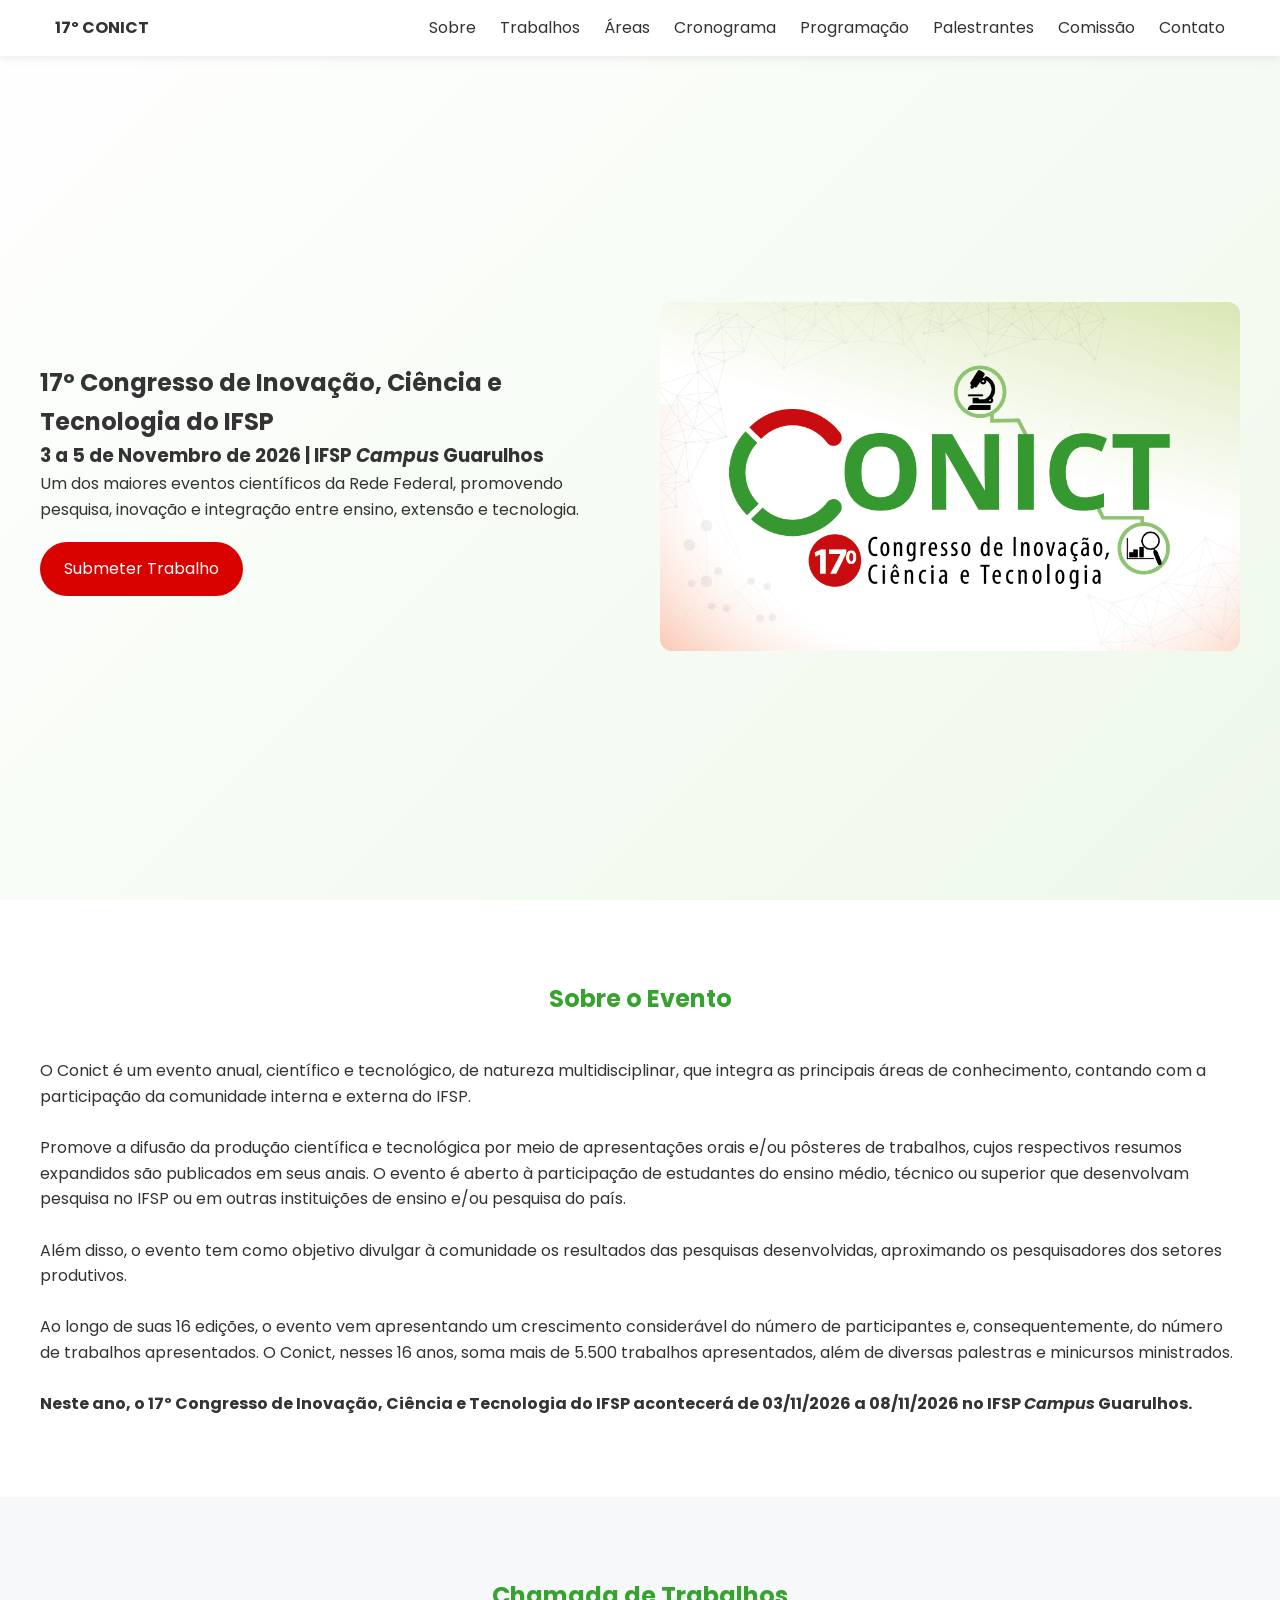
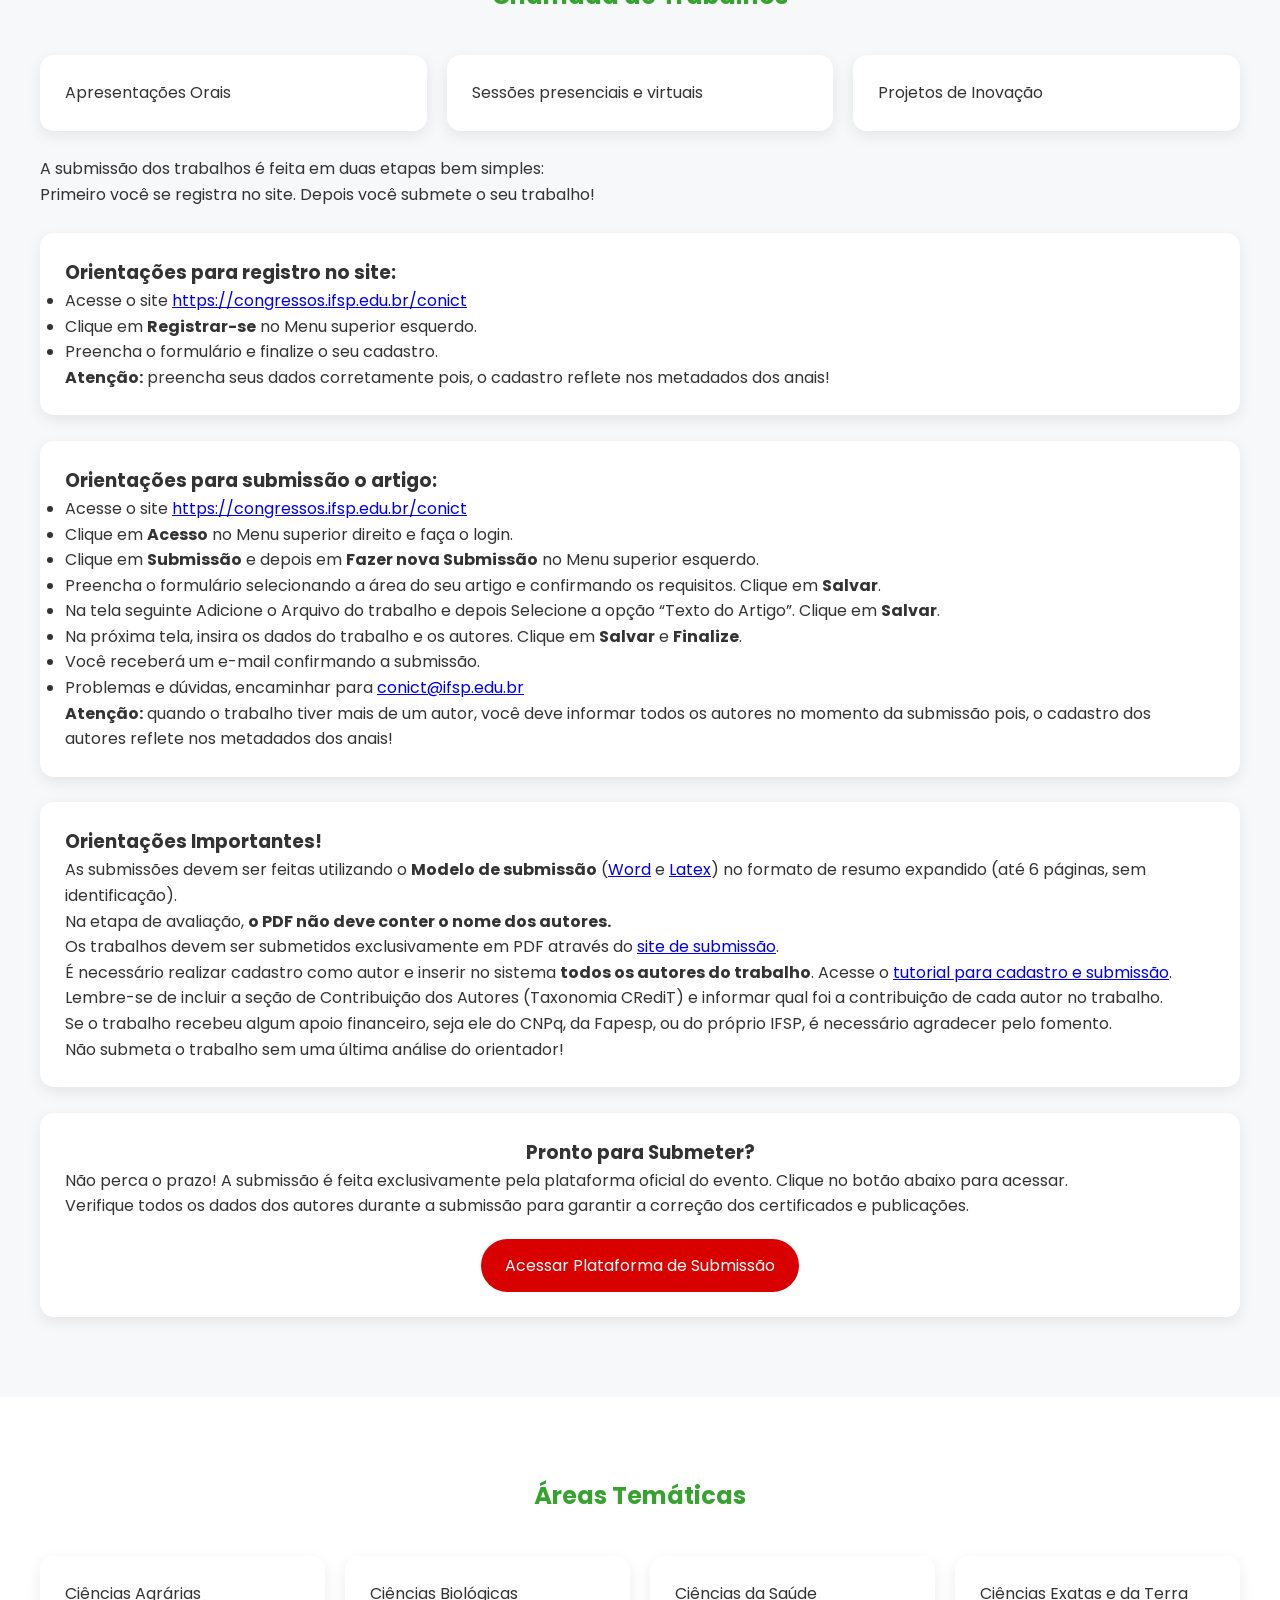
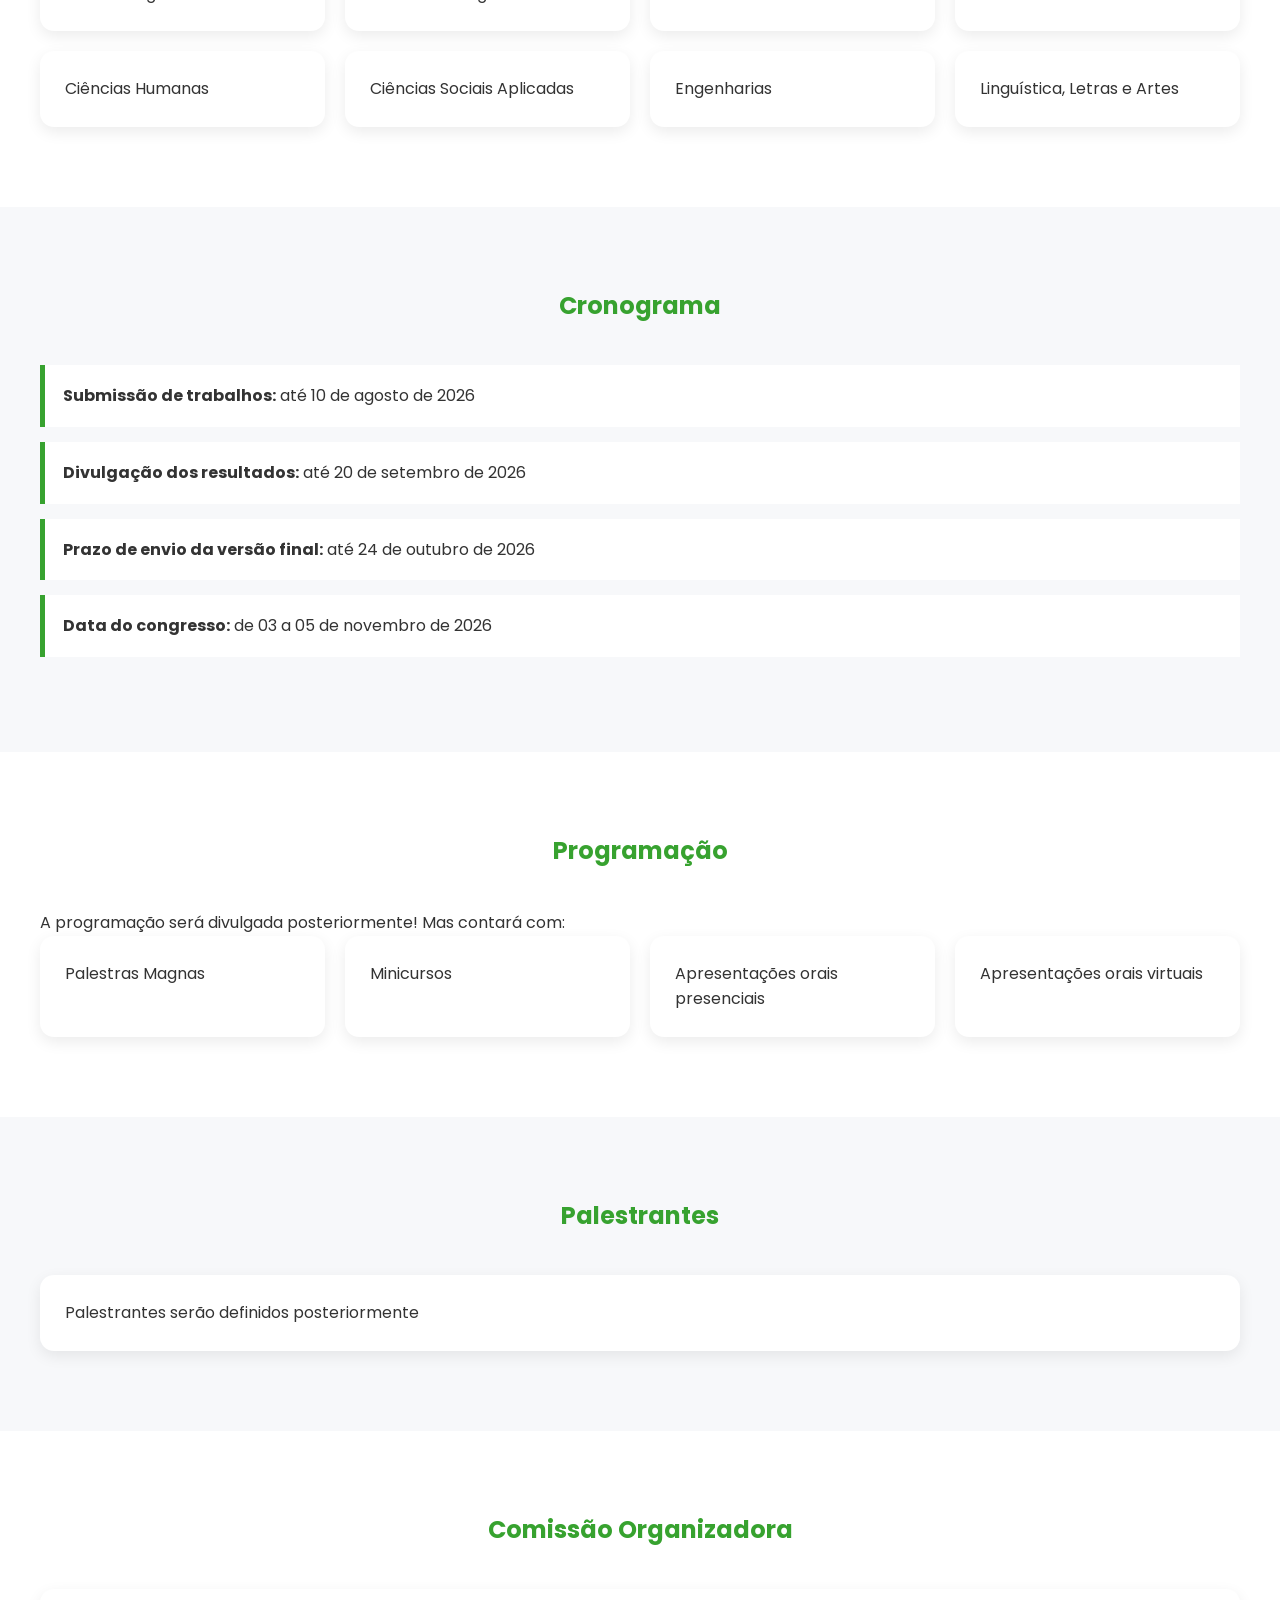
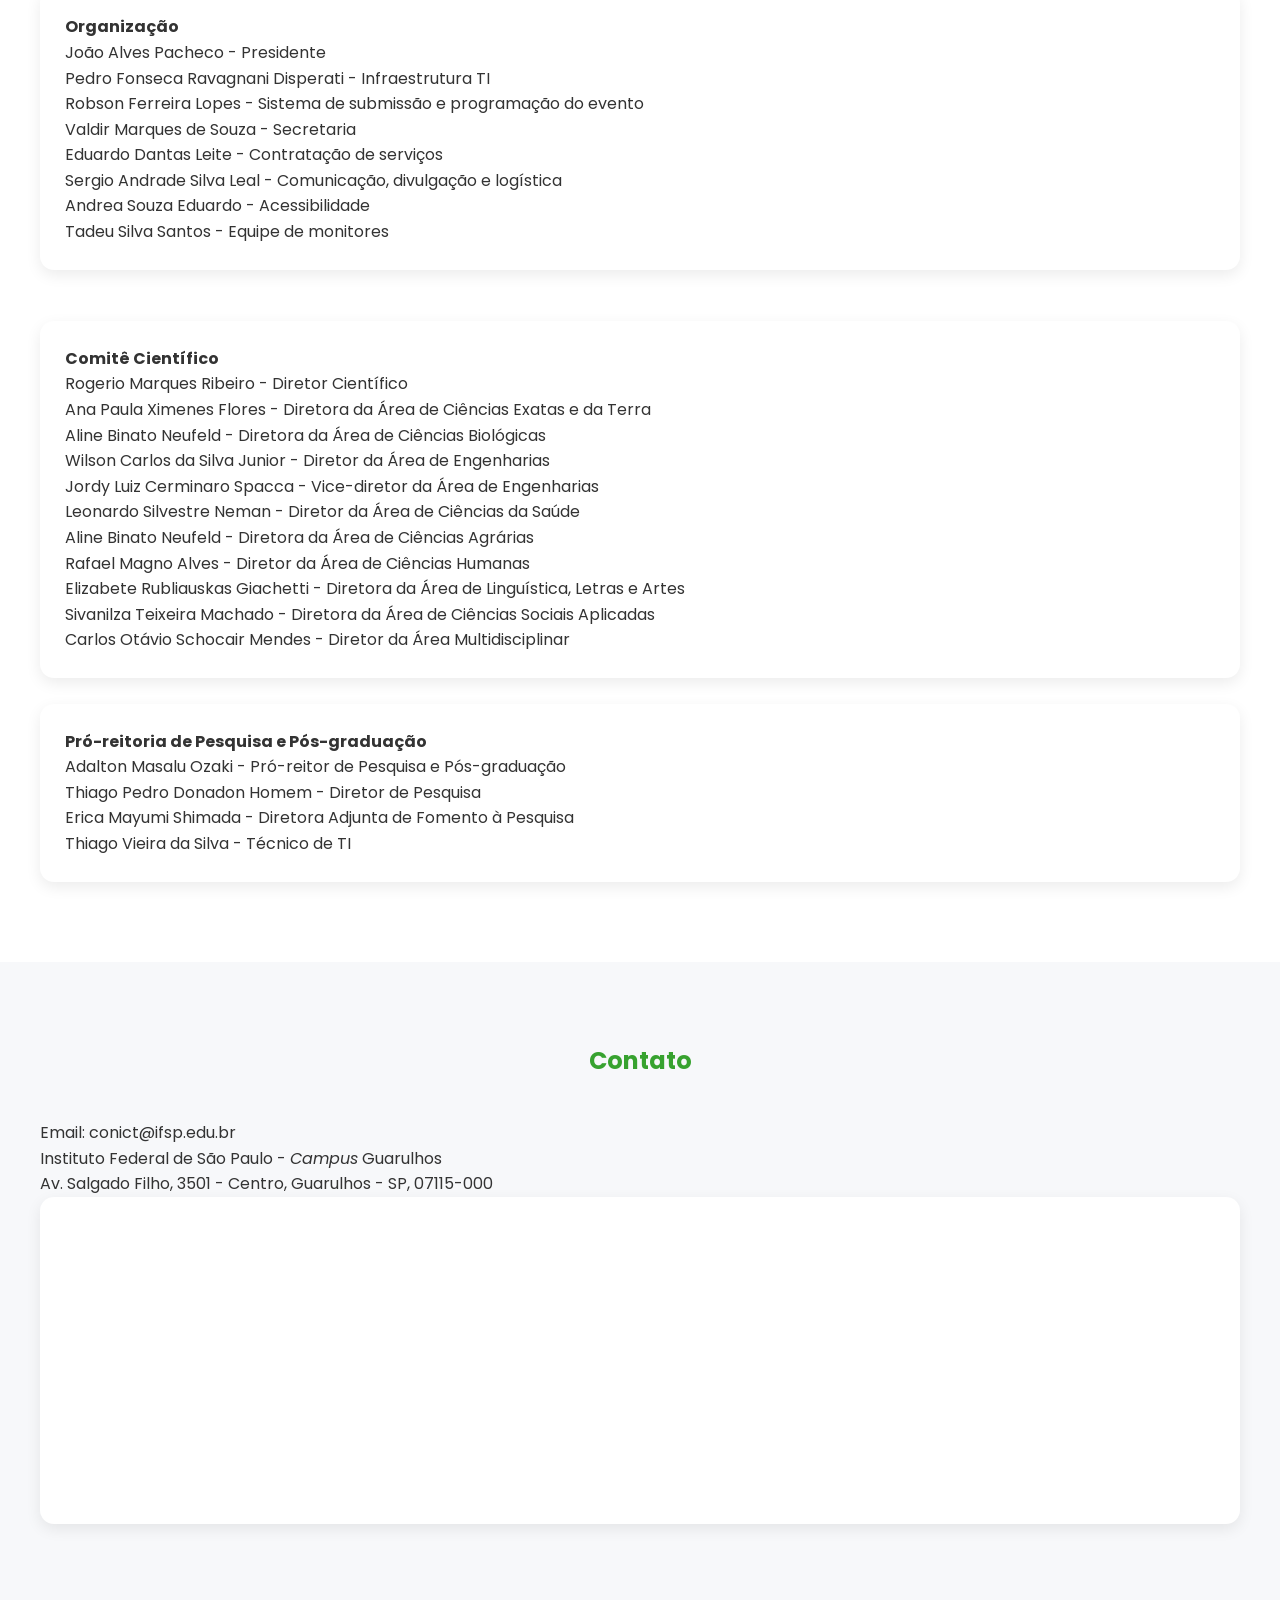
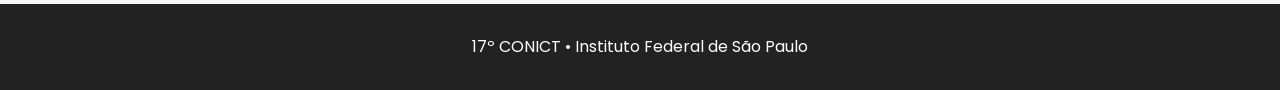
==== commit 5ef38d63: "conict2026" ====
--- a/index.html
+++ b/index.html
@@ -1,251 +1,273 @@
 <!DOCTYPE html>
 <html lang="pt-BR">
-
 <head>
-  <meta charset="utf-8">
-  <meta content="width=device-width, initial-scale=1.0" name="viewport">
-  <title>16º Congresso de Inovação, Ciência e Tecnologia - CONICT</title>
-  <meta name="description" content="Página oficial do 16º CONICT - Congresso de Inovação, Ciência e Tecnologia do IFSP, a ser realizado no IFSP Câmpus Campinas de 25 a 27 de Novembro de 2025.">
-  <meta name="keywords" content="CONICT, IFSP, Congresso, Inovação, Ciência, Tecnologia, Campinas, Pesquisa, Submissão">
-
-  <link href="assets/img/favicon.png" rel="icon"> <link href="assets/img/apple-touch-icon.png" rel="apple-touch-icon"> <link href="https://fonts.googleapis.com" rel="preconnect">
-  <link href="https://fonts.gstatic.com" rel="preconnect" crossorigin>
-  <link href="https://fonts.googleapis.com/css2?family=Roboto:ital,wght@0,100;0,300;0,400;0,500;0,700;0,900;1,100;1,300;1,400;1,500;1,700;1,900&family=Lato:ital,wght@0,100;0,300;0,400;0,700;0,900;1,100;1,300;1,400;1,700;1,900&family=Poppins:ital,wght@0,100;0,200;0,300;0,400;0,500;0,600;0,700;0,800;0,900;1,100;1,200;1,300;1,400;1,500;1,600;1,700;1,800;1,900&display=swap" rel="stylesheet">
-
-  <link href="assets/vendor/bootstrap/css/bootstrap.min.css" rel="stylesheet">
-  <link href="assets/vendor/bootstrap-icons/bootstrap-icons.css" rel="stylesheet">
-  <link href="assets/vendor/aos/aos.css" rel="stylesheet">
-  <link href="assets/vendor/swiper/swiper-bundle.min.css" rel="stylesheet">
-  <link href="assets/vendor/glightbox/css/glightbox.min.css" rel="stylesheet">
-
-  <link href="assets/css/main.css" rel="stylesheet">
-
+<meta charset="UTF-8">
+<meta name="viewport" content="width=device-width, initial-scale=1.0">
+<title>17º CONICT - Congresso de Inovação, Ciência e Tecnologia</title>
+<link href="https://fonts.googleapis.com/css2?family=Poppins:wght@300;400;600;700&display=swap" rel="stylesheet">
+<style>
+:root{--green:#37A22F;--red:#D90000;--dark:#222;--light:#f7f8fa;}
+*{margin:0;padding:0;box-sizing:border-box;font-family:Poppins,sans-serif}
+body{color:#333;line-height:1.6}
+header{position:fixed;top:0;width:100%;background:#fff;box-shadow:0 2px 10px rgba(0,0,0,.08);z-index:1000}
+nav{max-width:1200px;margin:auto;padding:15px;display:flex;justify-content:space-between}
+nav a{text-decoration:none;color:#333;margin-left:20px}
+.hero{min-height:100vh;background:linear-gradient(135deg,#fff,#eef8ea);display:flex;align-items:center;padding:100px 20px 40px}
+.container{max-width:1200px;margin:auto}
+.hero-grid{display:grid;grid-template-columns:1fr 1fr;gap:40px;align-items:center}
+.hero img{max-width:100%;border-radius:12px}
+.btn{display:inline-block;background:var(--red);color:#fff;padding:14px 24px;border-radius:40px;text-decoration:none;margin-top:20px}
+section{padding:80px 20px}
+h2{text-align:center;color:var(--green);margin-bottom:40px}
+.cards{display:grid;grid-template-columns:repeat(auto-fit,minmax(240px,1fr));gap:20px}
+.card{background:#fff;padding:25px;border-radius:14px;box-shadow:0 5px 15px rgba(0,0,0,.08)}
+.alt{background:var(--light)}
+.timeline .item{background:#fff;padding:18px;margin-bottom:15px;border-left:5px solid var(--green)}
+footer{background:var(--dark);color:#fff;text-align:center;padding:30px}
+@media(max-width:768px){.hero-grid{grid-template-columns:1fr} nav .links{display:none}}
+</style>
 </head>
-
-<body class="index-page">
-
-  <header id="header" class="header d-flex align-items-center sticky-top">
-    <div class="container-fluid container-xl position-relative d-flex align-items-center justify-content-between">
-
-      <a href="index.html" class="logo d-flex align-items-center">
-        <h1 class="sitename">16º CONICT</h1>
-      </a>
-
-      <nav id="navmenu" class="navmenu">
-        <ul>
-          <li><a href="#hero" class="active">Início</a></li>
-          <li><a href="#about">O CONICT</a></li>
-          <li><a href="#cfp">Chamada de Trabalhos</a></li>
-          <li><a href="#call-to-action">Submissão</a></li>
-          <li><a href="#programacao">Programação</a></li>
-          <li><a href="#comissao">Comissão</a></li>
-          <li><a href="#contact">Contato</a></li>
-          <li><a href="https://congressos.ifsp.edu.br/" target="_blank">Edições anteriores</a></li>
-        </ul>
-        <i class="mobile-nav-toggle d-xl-none bi bi-list"></i>
-      </nav>
-
-    </div>
-  </header>
-
-  <main class="main">
-
-    <section id="hero" class="hero section dark-background">
-
-      <img src="assets/img/hero-bg.jpg" alt="" data-aos="fade-in"> <div class="container text-center" data-aos="fade-up" data-aos-delay="100">
-        <div class="row justify-content-center">
-          <div class="col-lg-8">
-            <h2>Bem-vindo ao 16º CONICT!</h2>
-            <p>Congresso de Inovação, Ciência e Tecnologia do IFSP<br>25 a 27 de Novembro de 2025 | IFSP Câmpus Campinas</p>
-          </div>
-                    <div class="row mt-4" data-aos="fade-up" data-aos-delay="300">
+<body>
+<header>
+<nav>
+<div><strong>17º CONICT</strong></div>
+<div class="links">
+<a href="#sobre">Sobre</a>
+<a href="#trabalhos">Trabalhos</a>
+<a href="#areas">Áreas</a>
+<a href="#cronograma">Cronograma</a>
+<a href="#programacao">Programação</a>
+<a href="#palestrantes">Palestrantes</a>
+<a href="#comissao">Comissão</a>
+<a href="#contato">Contato</a>
+</div>
+</nav>
+</header>
+
+<section class="hero">
+<div class="container hero-grid">
+<div>
+<h1>17º Congresso de Inovação, Ciência e Tecnologia do IFSP</h1>
+<h3>3 a 5 de Novembro de 2026 | IFSP <i>Campus</i> Guarulhos</h3>
+<p>Um dos maiores eventos científicos da Rede Federal, promovendo pesquisa, inovação e integração entre ensino, extensão e tecnologia.</p>
+<a class="btn" href="#trabalhos">Submeter Trabalho</a>
+</div>
+<div>
+<img src="destaque_17_conict.png" alt="Logo 17º CONICT">
+</div>
+</div>
+</section>
+
+<section id="sobre">
+<div class="container">
+<h2>Sobre o Evento</h2>
+<p>O Conict é um evento anual, científico e tecnológico, de natureza multidisciplinar, que integra as principais áreas de conhecimento, contando com a participação da comunidade interna e externa do IFSP.</p>
+<br>
+<p>Promove a difusão da produção científica e tecnológica por meio de apresentações orais e/ou pôsteres de trabalhos, cujos respectivos resumos expandidos são publicados em seus anais. O evento é aberto à participação de estudantes do ensino médio, técnico ou superior que desenvolvam pesquisa no IFSP ou em outras instituições de ensino e/ou pesquisa do país.</p>
+<br>
+<p>Além disso, o evento tem como objetivo divulgar à comunidade os resultados das pesquisas desenvolvidas, aproximando os pesquisadores dos setores produtivos.</p>
+<br>
+<p>Ao longo de suas 16 edições, o evento vem apresentando um crescimento considerável do número de participantes e, consequentemente, do número de trabalhos apresentados. O Conict, nesses 16 anos, soma mais de 5.500 trabalhos apresentados, além de diversas palestras e minicursos ministrados.</p>
+<br>
+<p><b>Neste ano, o 17º Congresso de Inovação, Ciência e Tecnologia do IFSP acontecerá de 03/11/2026 a 08/11/2026 no IFSP <i>Campus</i> Guarulhos.</b></p>
+</div>
+</section>
+
+<section id="trabalhos" class="alt">
+<div class="container">
+<h2>Chamada de Trabalhos</h2>
+<div class="cards">
+<div class="card">Apresentações Orais</div>
+<div class="card">Sessões presenciais e virtuais</div>
+<div class="card">Projetos de Inovação</div>
+</div>
+    <br> 
+    <p>A submissão dos trabalhos é feita em duas etapas bem simples: </p>
+    <p>Primeiro você se registra no site. Depois você submete o seu trabalho!</p>
+
+    <br>
+    <div class="card"> 
+    
+        <h3>Orientações para registro no site:</h3>
+            <left>
+    <ul>
+        <li>Acesse o site <a href="https://congressos.ifsp.edu.br/conict" target="_blank">https://congressos.ifsp.edu.br/conict</a></li>
+        <li>Clique em <strong>Registrar-se</strong> no Menu superior esquerdo.</li>
+        <li>Preencha o formulário e finalize o seu cadastro.</li>
+        <b>Atenção:</b> preencha seus dados corretamente pois, o cadastro reflete nos metadados dos anais!
+    </ul>
+  </left>
+    
+    
+    </div>
+    <br>
+    
+    
+    <div class="card">   
+     <h3>Orientações para submissão o artigo:</h3>
+            <left>
+    <ul>
+        <li>Acesse o site <a href="https://congressos.ifsp.edu.br/conict" target="_blank">https://congressos.ifsp.edu.br/conict</a></li>
+        <li>Clique em <strong>Acesso</strong> no Menu superior direito e faça o login.</li>
+        <li>Clique em <strong>Submissão</strong> e depois em <strong>Fazer nova Submissão</strong> no Menu superior esquerdo.</li>
+        <li>Preencha o formulário selecionando a área do seu artigo e confirmando os requisitos. Clique em <strong>Salvar</strong>.</li>
+        <li>Na tela seguinte Adicione o Arquivo do trabalho e depois Selecione a opção “Texto do Artigo”. Clique em <strong>Salvar</strong>.</li>
+        <li>Na próxima tela, insira os dados do trabalho e os autores. Clique em <strong>Salvar</strong> e <strong>Finalize</strong>.</li>
+        <li>Você receberá um e-mail confirmando a submissão.</li>
+        <li>Problemas e dúvidas, encaminhar para <a href="mailto:conict@ifsp.edu.br">conict@ifsp.edu.br</a></li>
+        <b>Atenção:</b> quando o trabalho tiver mais de um autor, você deve informar todos os autores no momento da submissão pois, o cadastro dos autores reflete nos metadados dos anais!
+    </ul></left>
+   
+    
+    </div>
+    <br>
+    
+ 
+    
+    
+    <div class="card"> 
+    <div class="col-lg-6" data-aos="fade-up" data-aos-delay="200">
+                <div class="cfp-item p-4 border rounded shadow-sm h-100">
+                    <h3>Orientações Importantes!</h3>
+                    <p>As submissões devem ser feitas utilizando o <strong>Modelo de submissão</strong> (<a href="https://drive.google.com/uc?export=download&id=1c6yQl4iqDEebcxZopTHZEaaH__BfkVR_" target="_blank">Word</a> e <a href="https://drive.google.com/file/d/1kw8UqtTV5JDDtVRKU9jVSkVOl3psh9j4/view?usp=sharing" target="_blank">Latex</a>) no formato de resumo expandido (até 6 páginas, sem identificação).</p>
+                    <p>Na etapa de avaliação, <b>o PDF não deve conter o nome dos autores.</b></p>
+                    <p>Os trabalhos devem ser submetidos exclusivamente em PDF através do <a href="https://congressos.ifsp.edu.br/conict/about/submissions" target="_blank">site de submissão</a>.</p>
+                    <p>É necessário realizar cadastro como autor e inserir no sistema <b>todos os autores do trabalho</b>. Acesse o <a href="https://drive.google.com/file/d/1HVsud9kI6rmk_TvYGnNg-lOVY8dswFsH/view?usp=sharing" target="_blank">tutorial para cadastro e submissão</a>.</p>
+                    <p>Lembre-se de incluir a seção de Contribuição dos Autores (Taxonomia CRediT) e informar qual foi a contribuição de cada autor no trabalho.</p>
+                    <p>Se o trabalho recebeu algum apoio financeiro, seja ele do CNPq, da Fapesp, ou do próprio IFSP, é necessário agradecer pelo fomento.</p>
+                    <p>Não submeta o trabalho sem uma última análise do orientador!</p>
+                </div>
+            </div>
+    </div>
+    <br>
+    <div class="card"> 
+    <h3><center>Pronto para Submeter?</center></h3>
+              <p>Não perca o prazo! A submissão é feita exclusivamente pela plataforma oficial do evento. Clique no botão abaixo para acessar.</p>
+              <p>Verifique todos os dados dos autores durante a submissão para garantir a correção dos certificados e publicações.</p>
+    <div class="row mt-4" data-aos="fade-up" data-aos-delay="300">
             <div class="col-12 text-center">
+                <center>
                 <a href="https://congressos.ifsp.edu.br/conict/about/submissions" target="_blank" class="btn btn-success btn-lg">Acessar Plataforma de Submissão</a>
+                    </center>
             </div>
         </div>
+    
+    
+</div>
+</div>
+</section>
+
+<section id="areas">
+<div class="container">
+<h2>Áreas Temáticas</h2>
+<div class="cards">
+<div class="card">Ciências Agrárias</div>
+<div class="card">Ciências Biológicas</div>
+<div class="card">Ciências da Saúde</div>
+<div class="card">Ciências Exatas e da Terra</div>
+<div class="card">Ciências Humanas</div>
+<div class="card">Ciências Sociais Aplicadas</div>
+<div class="card">Engenharias</div>
+<div class="card">Linguística, Letras e Artes</div>
+</div>
+</div>
+</section>
+
+<section id="cronograma" class="alt">
+<div class="container">
+<h2>Cronograma</h2>
+<div class="timeline">
+<div class="item"><b>Submissão de trabalhos:</b> até 10 de agosto de 2026</div>
+<div class="item"><b>Divulgação dos resultados:</b> até 20 de setembro de 2026</div>
+<div class="item"><b>Prazo de envio da versão final:</b> até 24 de outubro de 2026</div>
+<div class="item"><b>Data do congresso:</b> de 03 a 05 de novembro de 2026</div>
+</div>
+</div>
+</section>
+
+<section id="programacao">
+<div class="container">
+<h2>Programação</h2>
+    <p>A programação será divulgada posteriormente! Mas contará com:</p>
+<div class="cards">
+<div class="card">Palestras Magnas</div>
+<div class="card">Minicursos</div>
+<div class="card">Apresentações orais presenciais</div>
+<div class="card">Apresentações orais virtuais</div>
+</div>
+</div>
+</section>
+
+<section id="palestrantes" class="alt">
+<div class="container">
+<h2>Palestrantes</h2>
+<div class="cards">
+<div class="card">Palestrantes serão definidos posteriormente</div>
+</div>
+</div>
+</section>
+
+<section id="comissao">
+<div class="container">
+<h2>Comissão Organizadora</h2>
+<div class="cards">
+<div class="card"><b>Organização</b>
+    <p>João Alves Pacheco - Presidente</p>
+    <p>Pedro Fonseca Ravagnani Disperati - Infraestrutura TI</p>
+    <p>Robson Ferreira Lopes - Sistema de submissão e programação do evento</p>
+    <p>Valdir Marques de Souza - Secretaria</p>
+    <p>Eduardo Dantas Leite - Contratação de serviços</p>
+    <p>Sergio Andrade Silva Leal - Comunicação, divulgação e logística</p>
+    <p>Andrea Souza Eduardo - Acessibilidade</p>
+    <p>Tadeu Silva Santos - Equipe de monitores</p>
+</div>
+    </div>
+<br>
+    <br>
+<div class="card"><b>Comitê Científico</b>
+    <p>Rogerio Marques Ribeiro - Diretor Científico</p>
+    <p>Ana Paula Ximenes Flores - Diretora da Área de Ciências Exatas e da Terra</p>
+    <p>Aline Binato Neufeld - Diretora da Área de Ciências Biológicas</p>
+    <p>Wilson Carlos da Silva Junior - Diretor da Área de Engenharias</p>
+    <p>Jordy Luiz Cerminaro Spacca - Vice-diretor da Área de Engenharias</p>
+    <p>Leonardo Silvestre Neman - Diretor da Área de Ciências da Saúde </p>
+    <p>Aline Binato Neufeld - Diretora da Área de Ciências Agrárias</p>
+    <p>Rafael Magno Alves - Diretor da Área de Ciências Humanas</p>
+    <p>Elizabete Rubliauskas Giachetti - Diretora da Área de Linguística, Letras e Artes</p>
+    <p>Sivanilza Teixeira Machado - Diretora da Área de Ciências Sociais Aplicadas</p>
+    <p>Carlos Otávio Schocair Mendes - Diretor da Área Multidisciplinar</p>
+</div>
+<br>
+<div class="card"><b>Pró-reitoria de Pesquisa e Pós-graduação</b>
+    <p>Adalton Masalu Ozaki - Pró-reitor de Pesquisa e Pós-graduação</p>
+    <p>Thiago Pedro Donadon Homem - Diretor de Pesquisa</p>
+    <p>Erica Mayumi Shimada - Diretora Adjunta de Fomento à Pesquisa</p>
+    <p>Thiago Vieira da Silva - Técnico de TI</p>
+    
+</div>
+</div>
+</section>
+
+<section id="contato" class="alt">
+<div class="container">
+<h2>Contato</h2>
+<p>Email: conict@ifsp.edu.br</p>
+<p>Instituto Federal de São Paulo - <i>Campus</i> Guarulhos</p>
+<p> Av. Salgado Filho, 3501 - Centro, Guarulhos - SP, 07115-000</p>
+    <div class="card">
+<center>
+<div class="mb-4" data-aos="fade-up" data-aos-delay="200">
+            <iframe style="border:0; width: 100%; height: 270px;" src="https://www.google.com/maps/embed?pb=!1m18!1m12!1m3!1d3660.599715601355!2d-46.53996632391796!3d-23.43882265710327!2m3!1f0!2f0!3f0!3m2!1i1024!2i768!4f13.1!3m3!1m2!1s0x94cef51fbe5f8681%3A0x1f8cf929993dc97!2sInstituto%20Federal%20de%20Educa%C3%A7%C3%A3o%2C%20Ci%C3%AAncia%20e%20Tecnologia%20de%20S%C3%A3o%20Paulo%20IFSP%20Guarulhos!5e0!3m2!1spt-BR!2sbr!4v1781701239553!5m2!1spt-BR!2sbr"frameborder="0" allowfullscreen="" loading="lazy" referrerpolicy="no-referrer-when-downgrade"></iframe>
         </div>
-      </div>
-
-    </section><section id="about" class="about section">
-
-      <div class="container section-title" data-aos="fade-up">
-        <h2>Sobre o CONICT</h2>
-      </div><div class="container" data-aos="fade-up" data-aos-delay="100">
-
-        <div class="row gy-4">
-          <div class="col-lg-6 order-1 order-lg-2">
-            <img src="assets/img/about.jpg" class="img-fluid" alt=""> </div>
-          <div class="col-lg-6 order-2 order-lg-1 content">
-            <h3>Um Evento Multidisciplinar de Ciência e Tecnologia</h3>
-            <p>O Conict é um evento anual, científico e tecnológico, de natureza multidisciplinar, que integra as principais áreas de conhecimento, contando com a participação da comunidade interna e externa do IFSP.</p>
-            <p>Promove a difusão da produção científica e tecnológica por meio de apresentações orais e/ou pôsteres de trabalhos, cujos respectivos resumos expandidos são publicados em seus anais. O evento é aberto à participação de estudantes do ensino médio, técnico ou superior que desenvolvam pesquisa no IFSP ou em outras instituições de ensino e/ou pesquisa do país.</p>
-            <p>Além disso, o evento tem como objetivo divulgar à comunidade os resultados das pesquisas desenvolvidas, aproximando os pesquisadores dos setores produtivos.</p>
-            <p>Ao longo de suas 15 edições, o evento vem apresentando um crescimento considerável do número de participantes e, consequentemente, do número de trabalhos apresentados. O Conict, nesses 15 anos, soma mais de 5.000 trabalhos apresentados, além de diversas palestras e minicursos ministrados.</p>
-            <p><strong>Neste ano, o 16º Congresso de Inovação, Ciência e Tecnologia do IFSP acontecerá de 25/11/2025 a 27/11/2025 no IFSP Câmpus Campinas.</strong></p>
-            <p>Acesse <a href="https://congressos.ifsp.edu.br/conict/about/submissions" target="_blank">a plataforma de submissão</a> e participe!</p>
-          </div>
-        </div>
-
-      </div>
-
-    </section><section id="cfp" class="cfp section">
-
-      <div class="container section-title" data-aos="fade-up">
-        <h2>Chamada de Trabalhos</h2>
-        <p>Participe ativamente do 16º CONICT submetendo seu trabalho. Confira as datas importantes e as diretrizes.</p>
-      </div><div class="container">
-
-        <div class="row gy-4">
-
-            <div class="col-lg-6" data-aos="fade-up" data-aos-delay="100">
-                <div class="cfp-item p-4 border rounded shadow-sm h-100">
-                    <h3>Datas Importantes</h3>
-                    <ul class="list-unstyled mt-3">
-                        <li class="mb-2"><i class="bi bi-calendar-check text-success me-2"></i><strong>Prazo de submissão:</strong> 05 de agosto de 2025</li>
-                        <li class="mb-2"><i class="bi bi-calendar-check text-success me-2"></i><strong>Divulgação dos resultados:</strong> 30 de setembro de 2025</li>
-                        <li class="mb-2"><i class="bi bi-calendar-check text-success me-2"></i><strong>Prazo de envio da versão final:</strong> 14 de outubro de 2025</li>
-                        <li class="mb-2"><i class="bi bi-calendar-event text-danger me-2"></i><strong>Data do congresso:</strong> 25 a 27 de novembro de 2025</li>
-                    </ul>
+        </center>
                 </div>
-            </div>
-
-            <div class="col-lg-6" data-aos="fade-up" data-aos-delay="200">
-                <div class="cfp-item p-4 border rounded shadow-sm h-100">
-                    <h3>Como Submeter</h3>
-                    <p>As submissões devem ser feitas utilizando o <strong>Modelo de submissão</strong> (<a href="#" target="_blank">Word e Latex</a>) no formato de resumo expandido (até 6 páginas, sem identificação).</p>
-                    <p>Os trabalhos devem ser submetidos exclusivamente em PDF através do <a href="https://congressos.ifsp.edu.br/conict/about/submissions" target="_blank">site de submissão</a>.</p>
-                    <p>É necessário realizar cadastro como autor. Acesse o <a href="#" target="_blank">tutorial para cadastro e submissão</a>.</p>
-                    <p>Lembre-se de incluir a seção de Contribuição dos Autores (Taxonomia CRediT).</p>
-                </div>
-            </div>
-
-        </div>
-
-
-
-      </div>
-
-    </section><section id="call-to-action" class="call-to-action section dark-background">
-
-      <img src="assets/img/cta-bg.jpg" alt=""> <div class="container">
-        <div class="row justify-content-center" data-aos="zoom-in" data-aos-delay="100">
-          <div class="col-xl-10">
-            <div class="text-center">
-              <h3>Pronto para Submeter?</h3>
-              <p>Não perca o prazo! A submissão é feita exclusivamente pela plataforma oficial do evento. Clique no botão abaixo para acessar.</p>
-              <p>Verifique todos os dados dos autores durante a submissão para garantir a correção dos certificados e publicações.</p>
-            </div>
-                      <div class="row mt-4" data-aos="fade-up" data-aos-delay="300">
-            <div class="col-12 text-center">
-                <a href="https://congressos.ifsp.edu.br/conict/about/submissions" target="_blank" class="btn btn-success btn-lg">Acessar Plataforma de Submissão</a>
-            </div>
-        </div>
-          </div>
-        </div>
-      </div>
-
-    </section><section id="programacao" class="about section">
-
-      <div class="container section-title" data-aos="fade-up">
-        <h2>Programação</h2>
-        <p>A programação completa do 16º CONICT, incluindo palestras, minicursos e sessões de apresentação, será divulgada em breve. Fique atento!</p>
-      </div><div class="container text-center" data-aos="fade-up" data-aos-delay="100">
-          <i class="bi bi-clock-history" style="font-size: 4rem; color: #ccc;"></i>
-          <p class="mt-3">Aguarde a divulgação da programação oficial.</p>
-      </div>
-
-    </section><section id="comissao" class="team section">
-
-      <div class="container section-title" data-aos="fade-up">
-        <h2>Comissão Organizadora</h2>
-        <p>Conheça os responsáveis pela organização do 16º CONICT.</p>
-      </div><div class="container">
-
-        <div class="row gy-4 justify-content-center">
-
-          <div class="col-lg-6" data-aos="fade-up" data-aos-delay="100">
-            <div class="team-member d-flex align-items-start">
-              <div class="pic"><img src="assets/img/team/team-1.jpg" class="img-fluid" alt=""></div> <div class="member-info">
-                <h4>Instituto Federal de São Paulo</h4>
-                <span>Pró-reitoria de Pesquisa e Pós-graduação</span>
-                <p>Responsável pela coordenação geral do evento.</p>
-                </div>
-            </div>
-          </div><div class="col-lg-6" data-aos="fade-up" data-aos-delay="200">
-            <div class="team-member d-flex align-items-start">
-              <div class="pic"><img src="assets/img/team/team-2.jpg" class="img-fluid" alt=""></div> <div class="member-info">
-                <h4>Instituto Federal de São Paulo</h4>
-                <span>Câmpus Campinas</span>
-                <p>Sede e co-organizador da 16ª edição do CONICT.</p>
-                </div>
-            </div>
-          </div></div>
-
-      </div>
-
-    </section><section id="contact" class="contact section">
-
-      <div class="container section-title" data-aos="fade-up">
-        <h2>Contato</h2>
-        <p>Tem alguma dúvida? Entre em contato conosco ou venha nos visitar!</p>
-      </div><div class="container" data-aos="fade-up" data-aos-delay="100">
-
-        <div class="mb-4" data-aos="fade-up" data-aos-delay="200">
-            <iframe style="border:0; width: 100%; height: 270px;" src="https://www.google.com/maps/embed?pb=!1m18!1m12!1m3!1d3674.053188970318!2d-47.15235332468825!3d-22.948268179225927!2m3!1f0!2f0!3f0!3m2!1i1024!2i768!4f13.1!3m3!1m2!1s0x94c8c75cc7206185%3A0x2c426eb9f4786277!2sInstituto%20Federal%20de%20Educa%C3%A7%C3%A3o%2C%20Ci%C3%AAncia%20e%20Tecnologia%20de%20S%C3%A3o%20Paulo%20-%20IFSP%20C%C3%A2mpus%20Campinas!5e0!3m2!1spt-BR!2sbr!4v1748442241718!5m2!1spt-BR!2sbr"
-            frameborder="0" allowfullscreen="" loading="lazy" referrerpolicy="no-referrer-when-downgrade"></iframe>
-        </div>
-      <div class="row gy-4">
-
-          <div class="col-lg-6">
-            <div class="info-item d-flex" data-aos="fade-up" data-aos-delay="300">
-              <i class="bi bi-geo-alt flex-shrink-0"></i>
-              <div>
-                <h3>Local do Evento</h3>
-                  <p><strong>IFSP Câmpus Campinas</strong></p>
-                  <p>Av. Heitor Penteado, s/n - Jardim Nossa Sra. Auxiliadora, Campinas - SP, 13075-460</p>
-                 </div>
-            </div></div>
-
-          <div class="col-lg-6">
-             <div class="info-item d-flex" data-aos="fade-up" data-aos-delay="500">
-              <i class="bi bi-envelope flex-shrink-0"></i>
-              <div>
-                <h3>E-mail</h3>
-                <p>conict@ifsp.edu.br</p>
-              </div>
-            </div></div>
-
-        </div>
-
-      </div>
-
-    </section></main>
-
-  <footer id="footer" class="footer dark-background">
-
-    <div class="container copyright text-center mt-4">
-      <p>© <span>Copyright</span> Amoeba. <strong class="px-1 sitename">Adaptado por 16º CONICT - IFSP</strong> <span>Todos os Direitos Reservados</span></p>
-      <div class="credits">
-        Designed by <a href="https://bootstrapmade.com/">BootstrapMade</a>
-      </div>
-    </div>
-
-  </footer>
-
-  <a href="#" id="scroll-top" class="scroll-top d-flex align-items-center justify-content-center"><i class="bi bi-arrow-up-short"></i></a>
-
-  <div id="preloader"></div>
-
-  <script src="assets/vendor/bootstrap/js/bootstrap.bundle.min.js"></script>
-  <script src="assets/vendor/php-email-form/validate.js"></script>
-  <script src="assets/vendor/aos/aos.js"></script>
-  <script src="assets/vendor/swiper/swiper-bundle.min.js"></script>
-  <script src="assets/vendor/glightbox/js/glightbox.min.js"></script>
-  <script src="assets/vendor/imagesloaded/imagesloaded.pkgd.min.js"></script>
-  <script src="assets/vendor/isotope-layout/isotope.pkgd.min.js"></script>
-
-  <script src="assets/js/main.js"></script>
-
+</div>
+
+</section>
+    
+
+<footer>
+17º CONICT • Instituto Federal de São Paulo
+</footer>
 </body>
-
-</html>+</html>
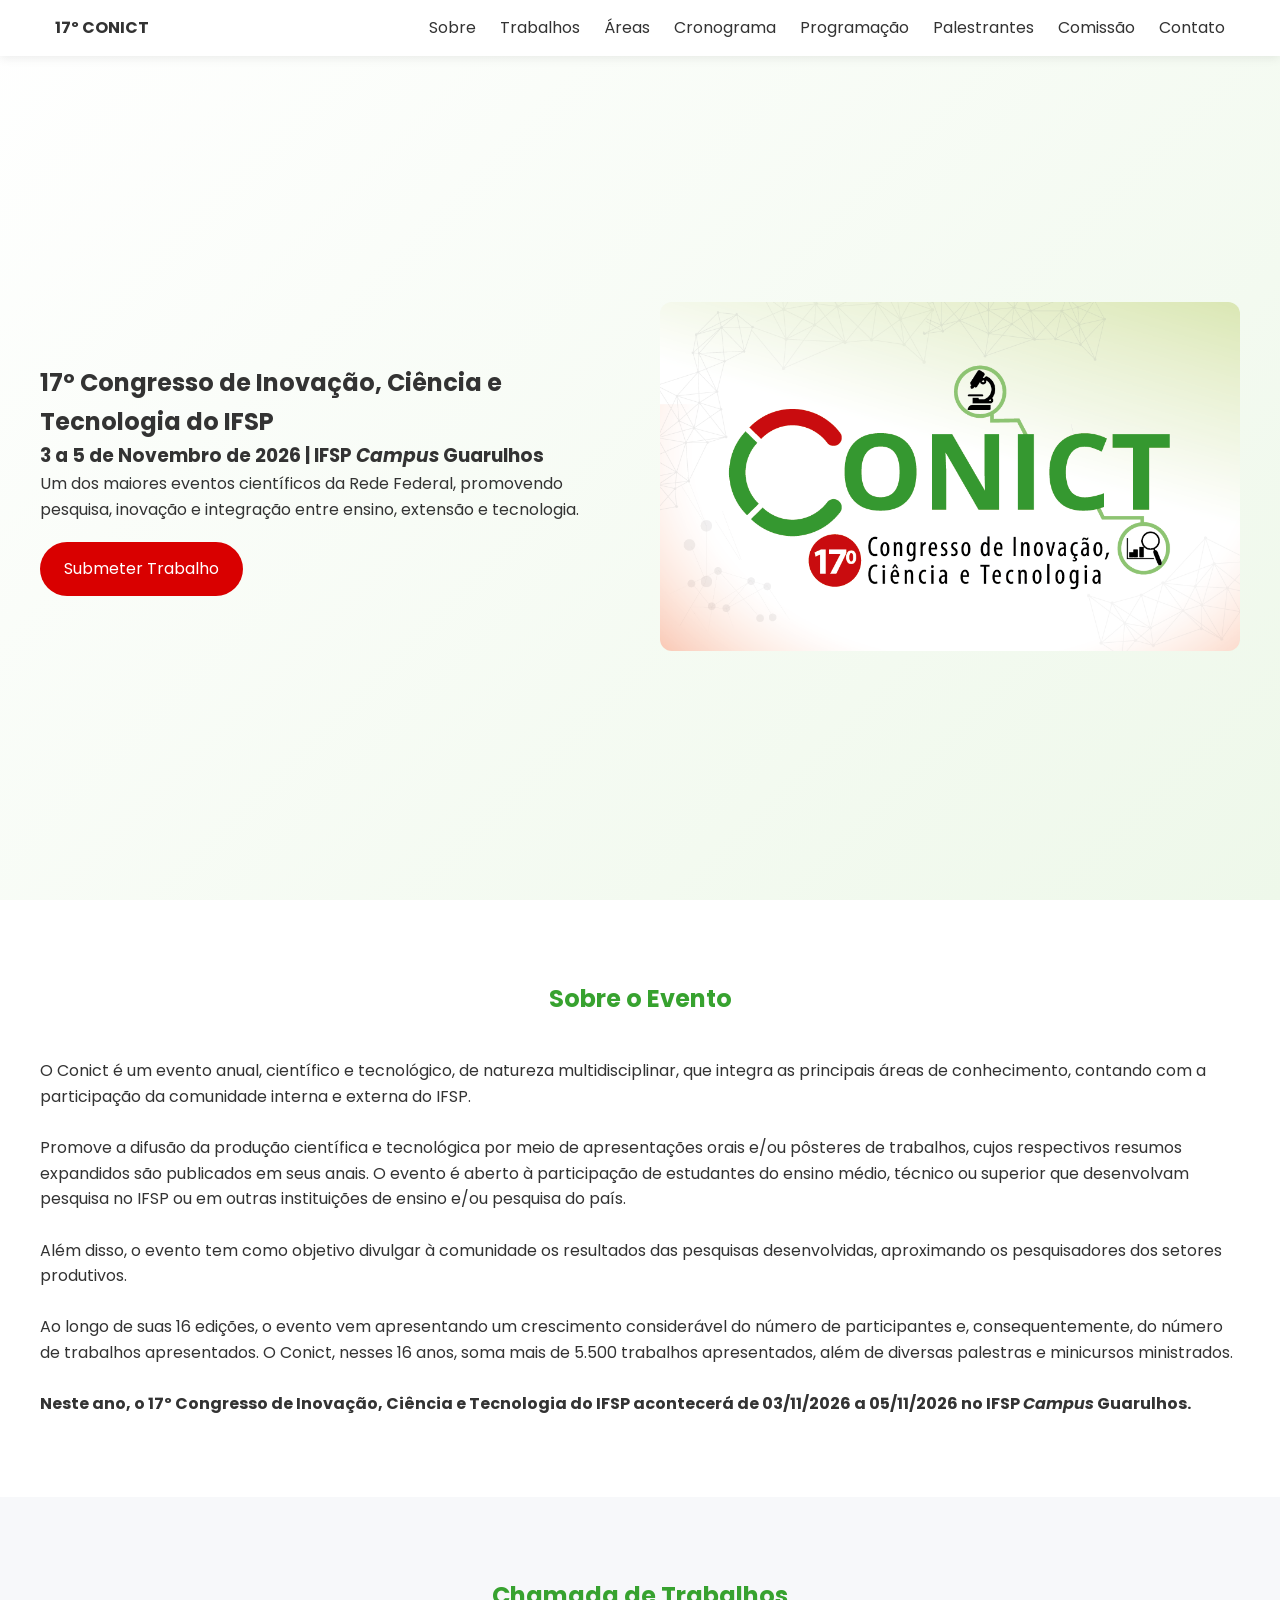
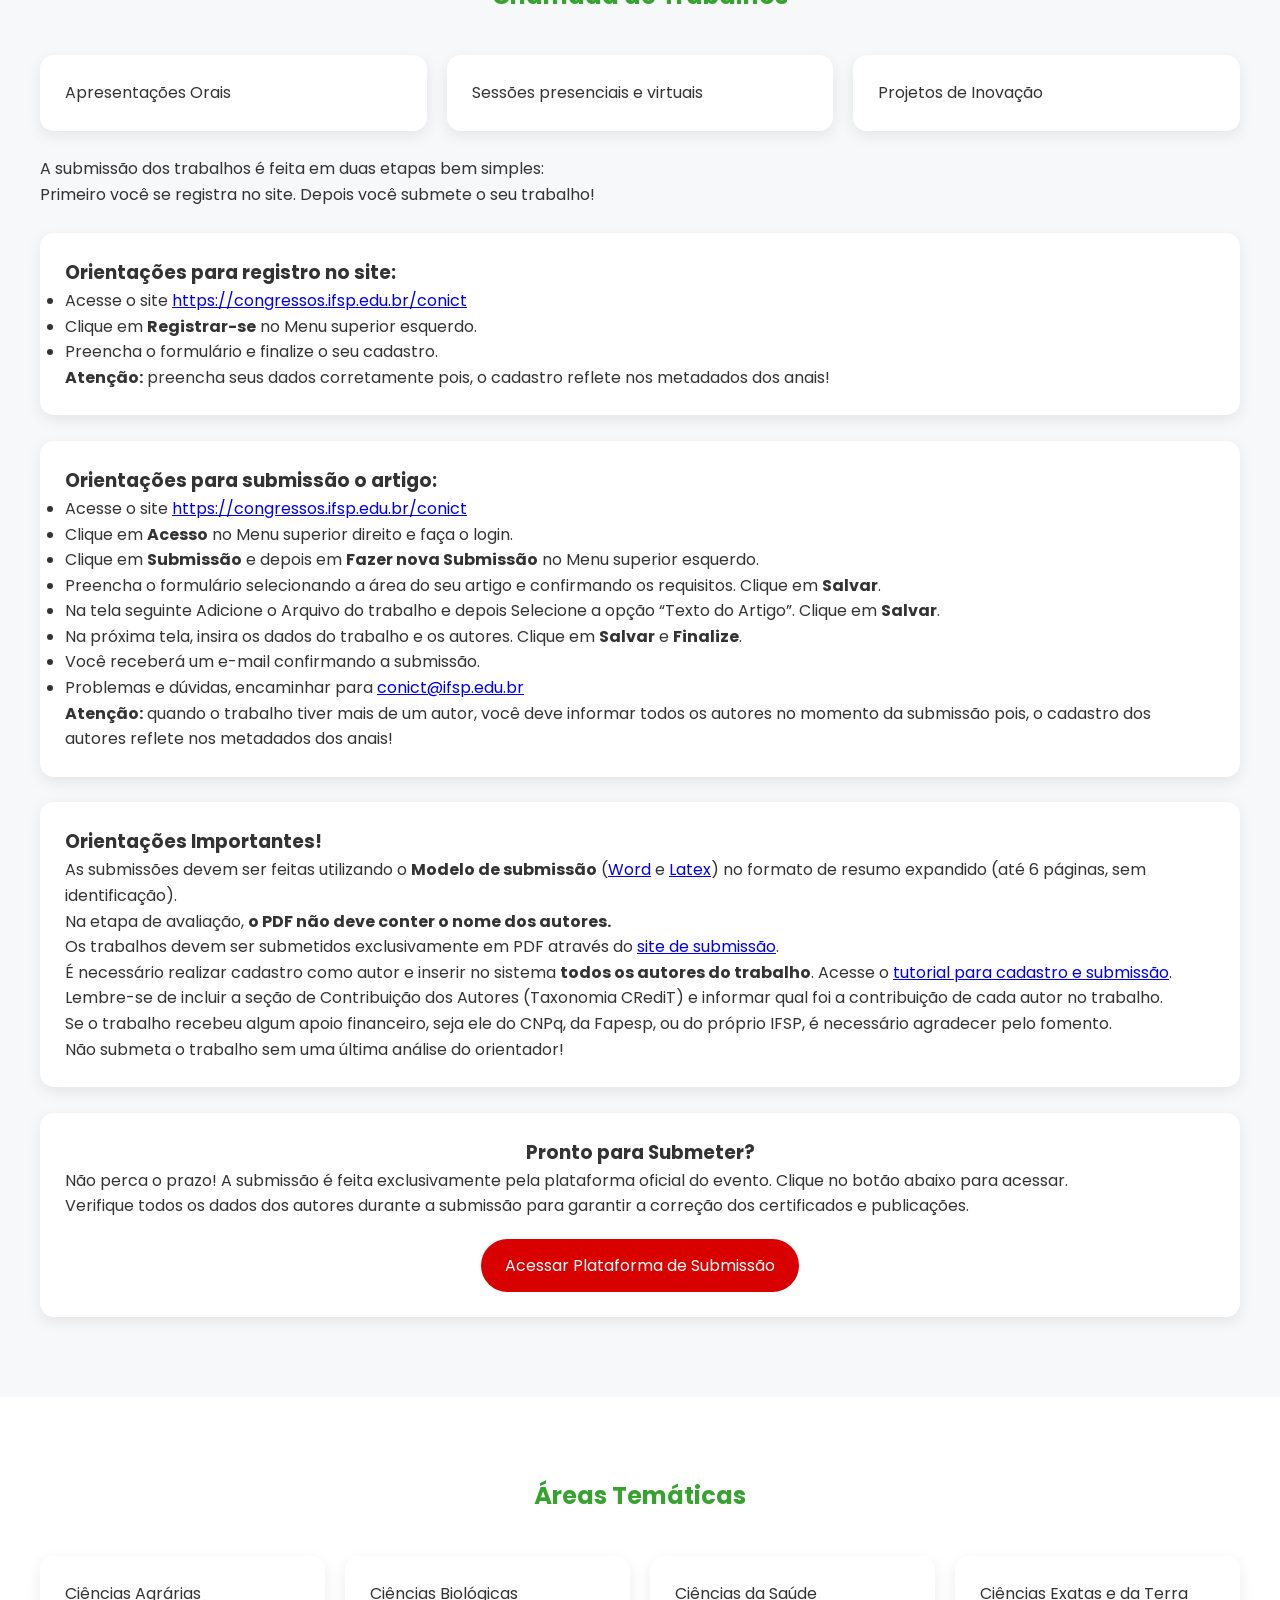
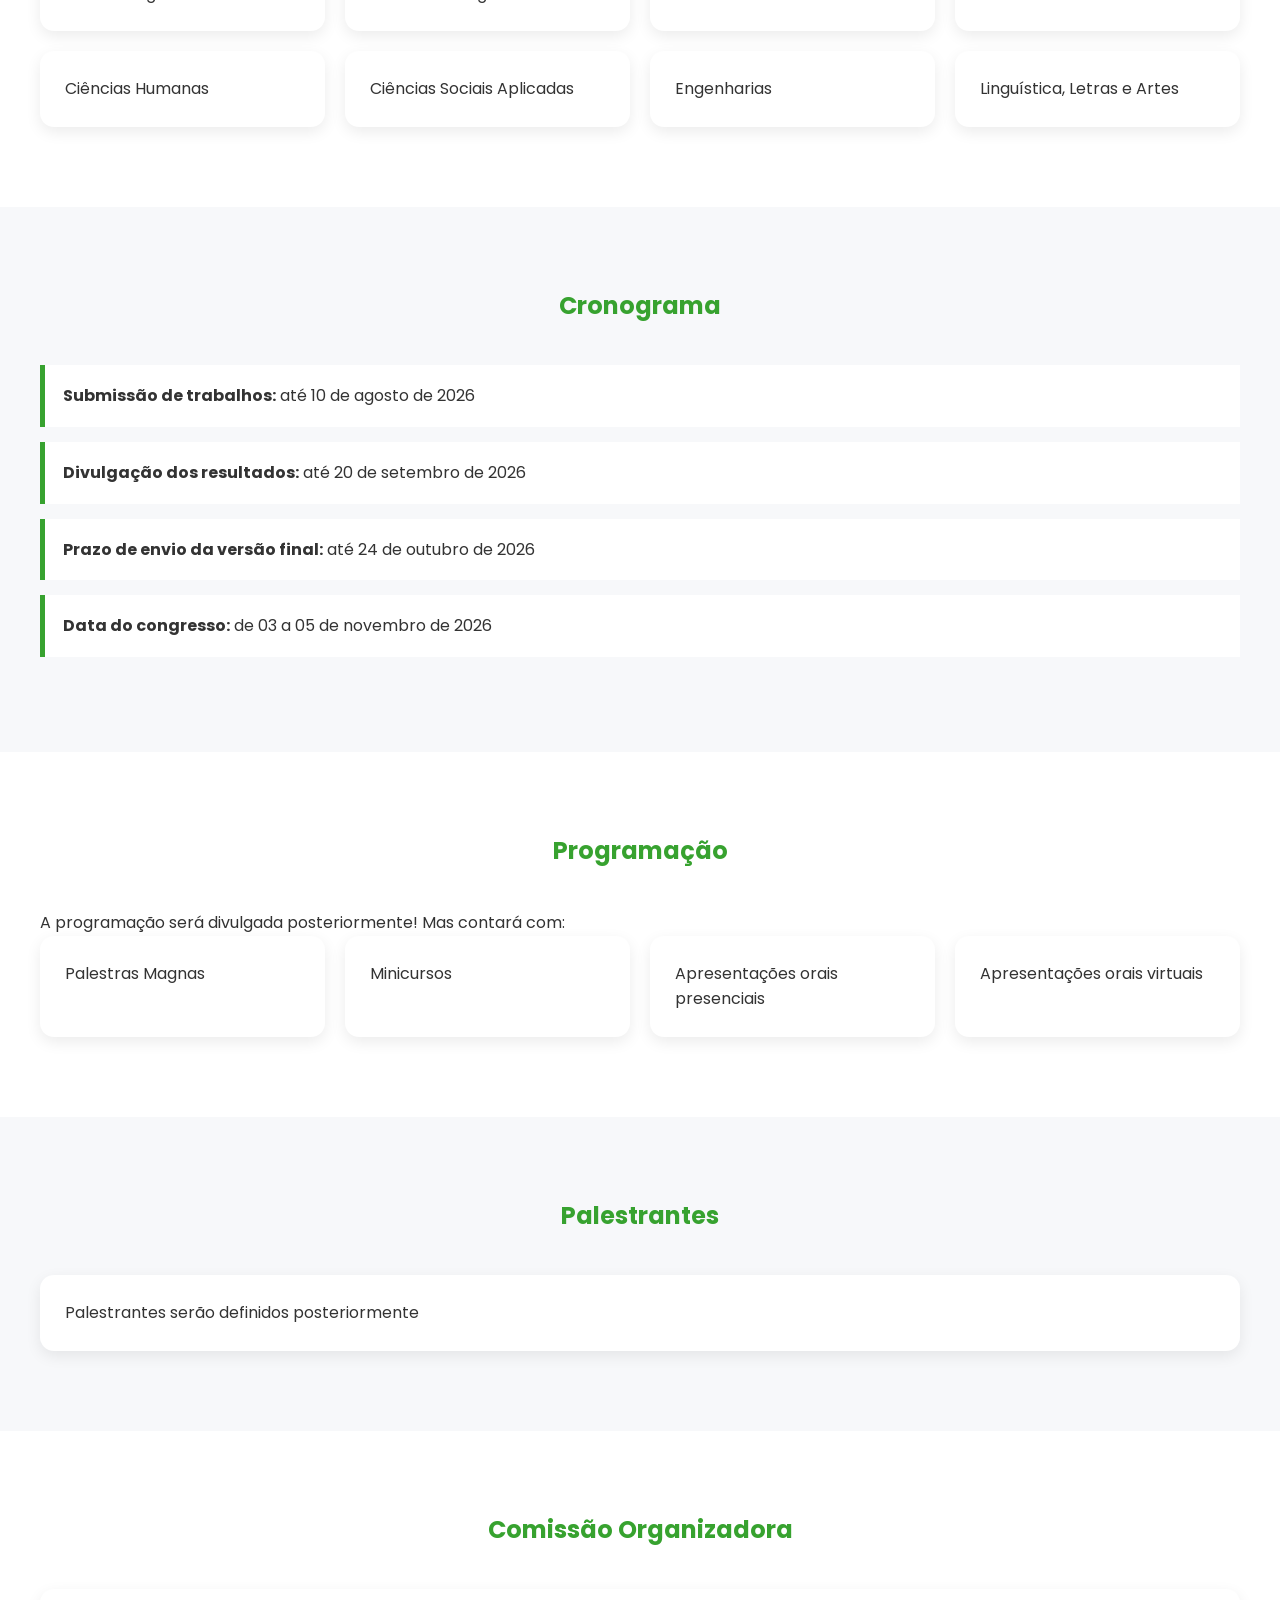
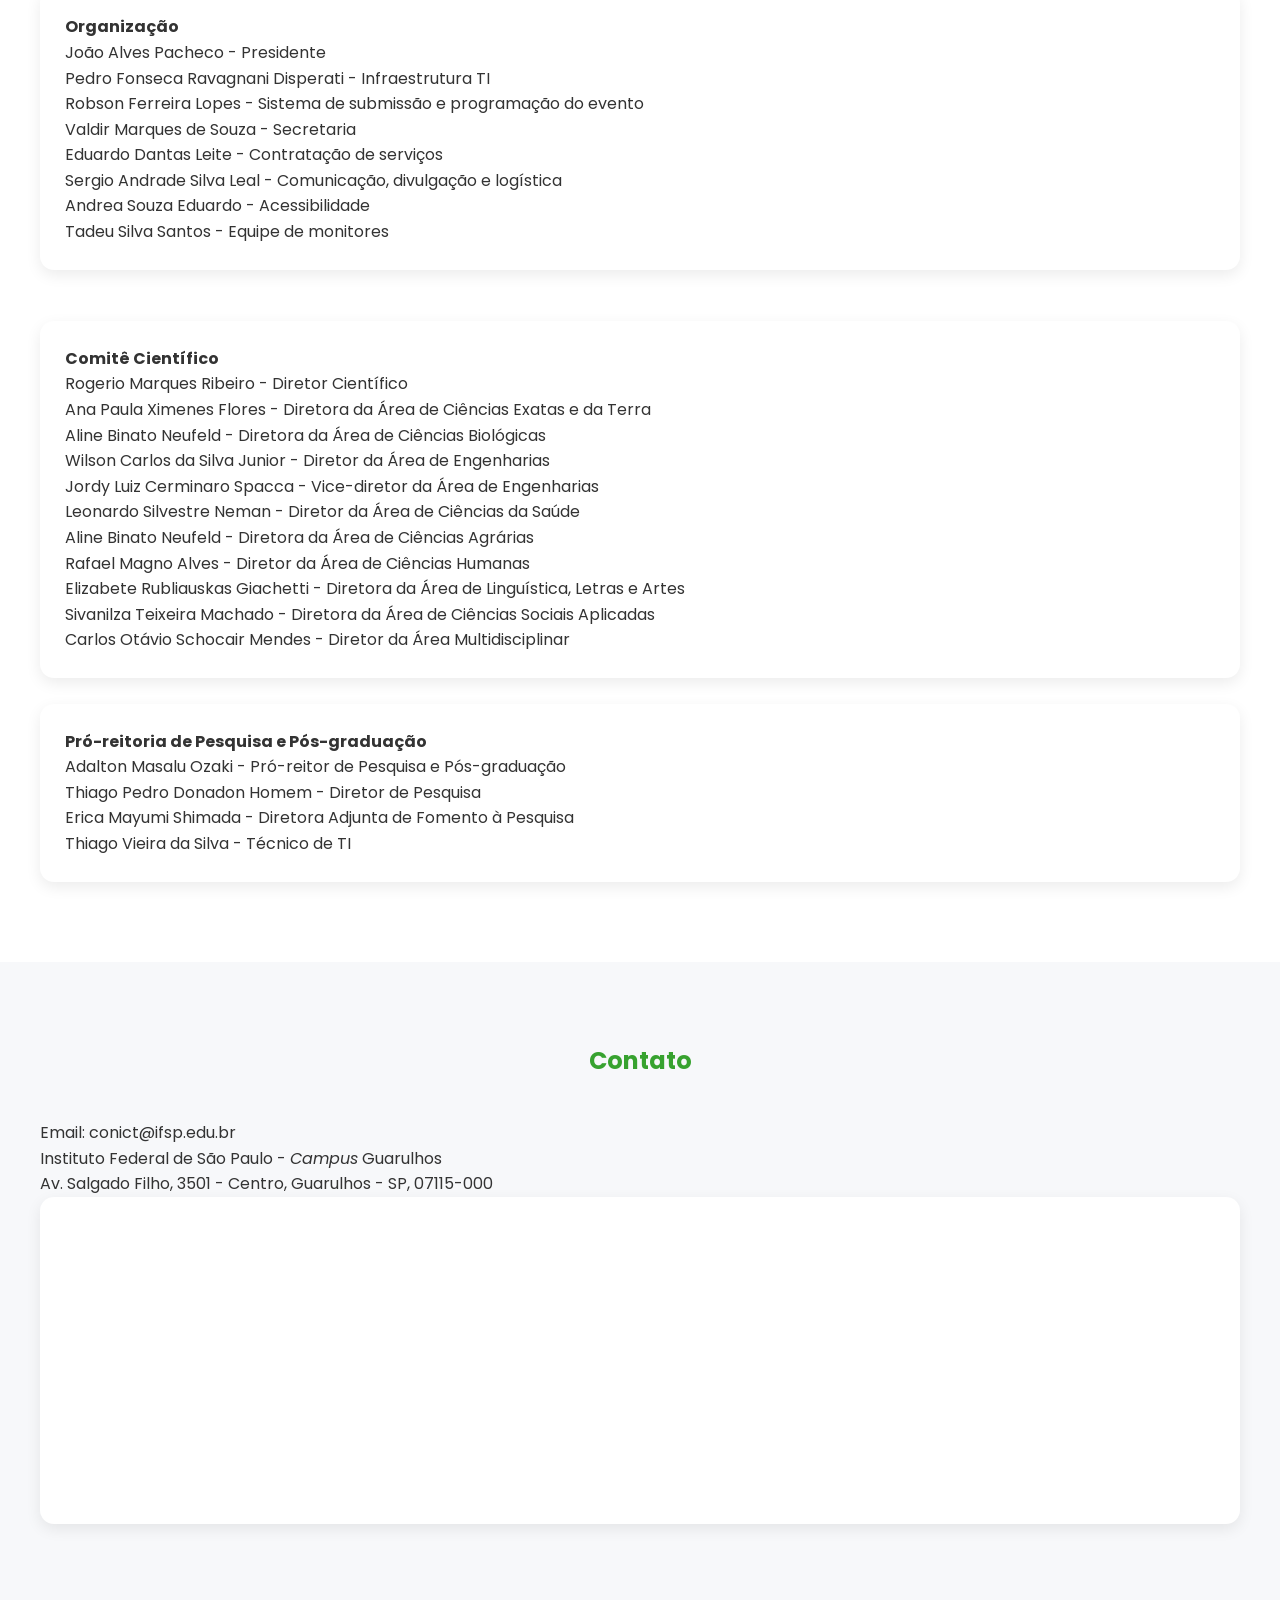
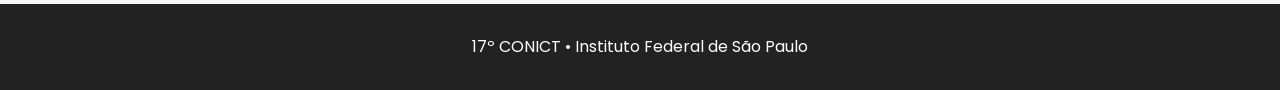
==== commit 97c4d1dc: "correção de data" ====
--- a/index.html
+++ b/index.html
@@ -69,7 +69,7 @@
 <br>
 <p>Ao longo de suas 16 edições, o evento vem apresentando um crescimento considerável do número de participantes e, consequentemente, do número de trabalhos apresentados. O Conict, nesses 16 anos, soma mais de 5.500 trabalhos apresentados, além de diversas palestras e minicursos ministrados.</p>
 <br>
-<p><b>Neste ano, o 17º Congresso de Inovação, Ciência e Tecnologia do IFSP acontecerá de 03/11/2026 a 08/11/2026 no IFSP <i>Campus</i> Guarulhos.</b></p>
+<p><b>Neste ano, o 17º Congresso de Inovação, Ciência e Tecnologia do IFSP acontecerá de 03/11/2026 a 05/11/2026 no IFSP <i>Campus</i> Guarulhos.</b></p>
 </div>
 </section>
 
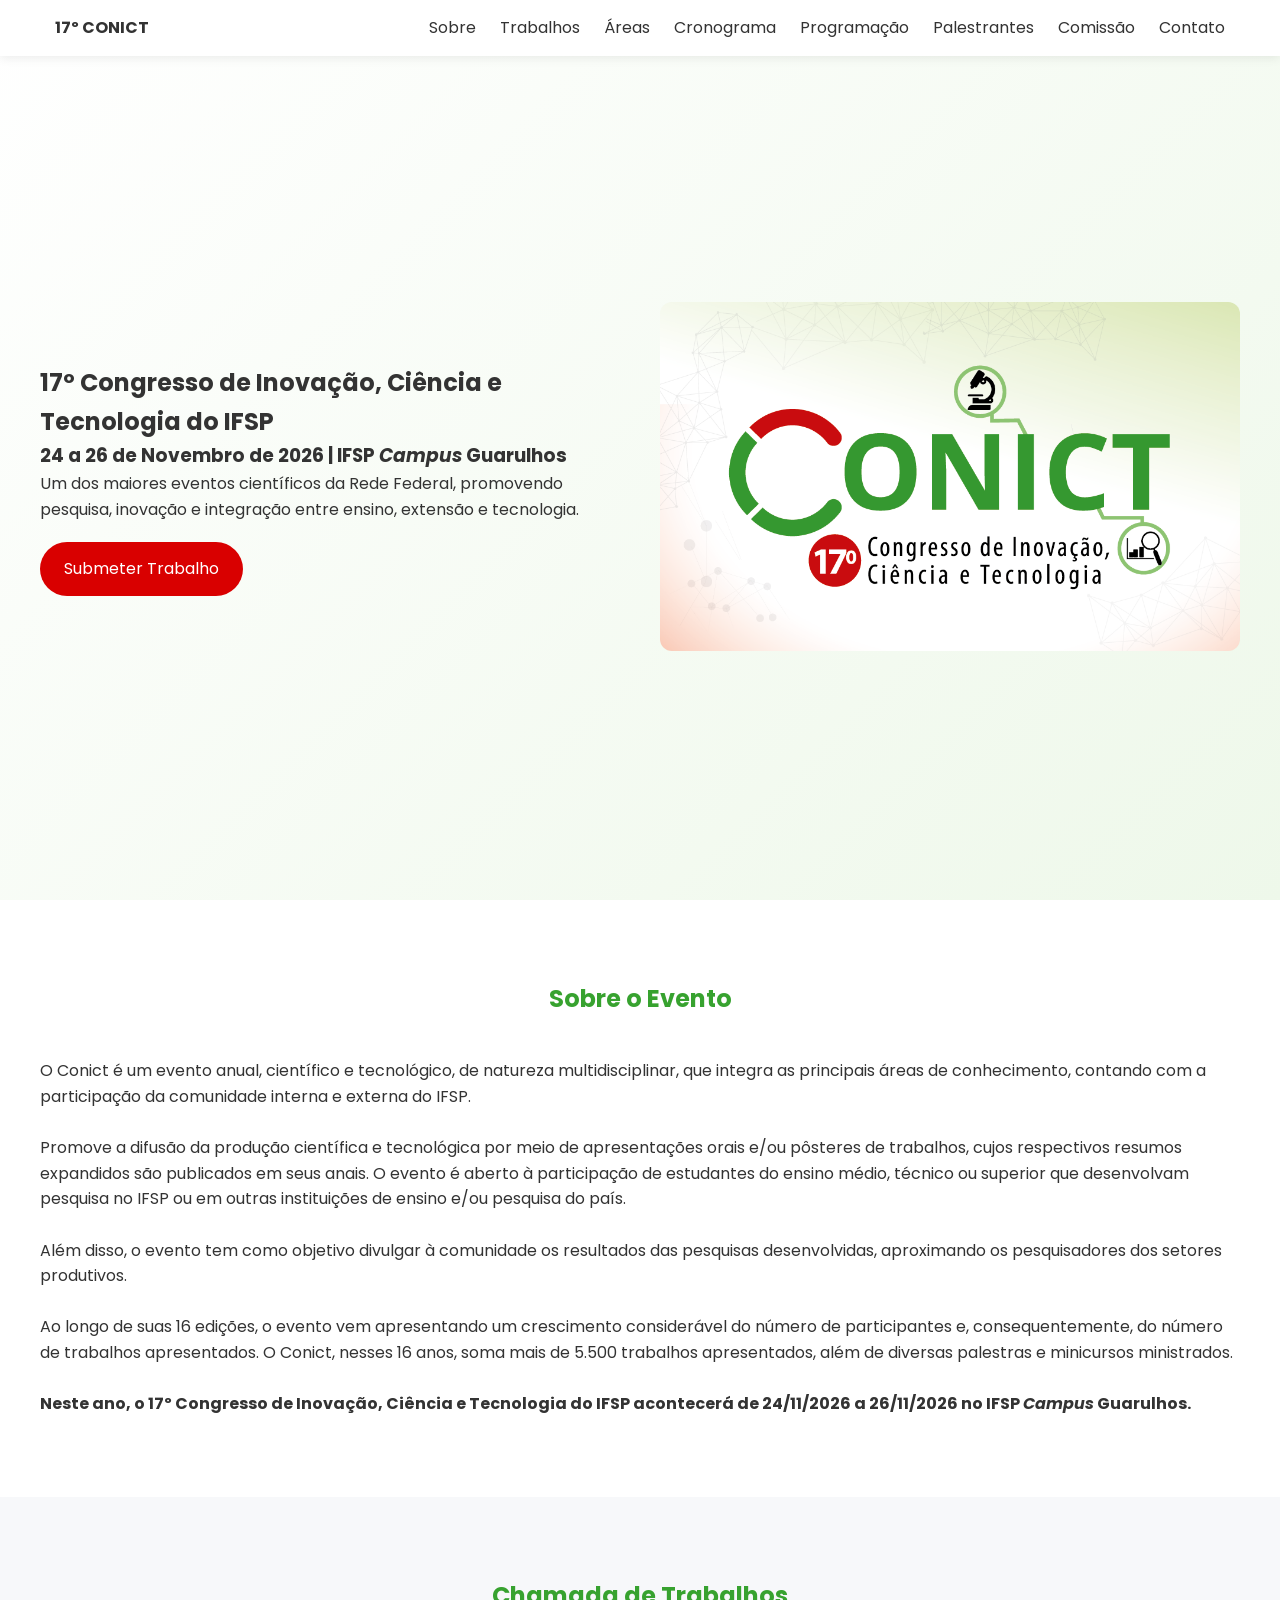
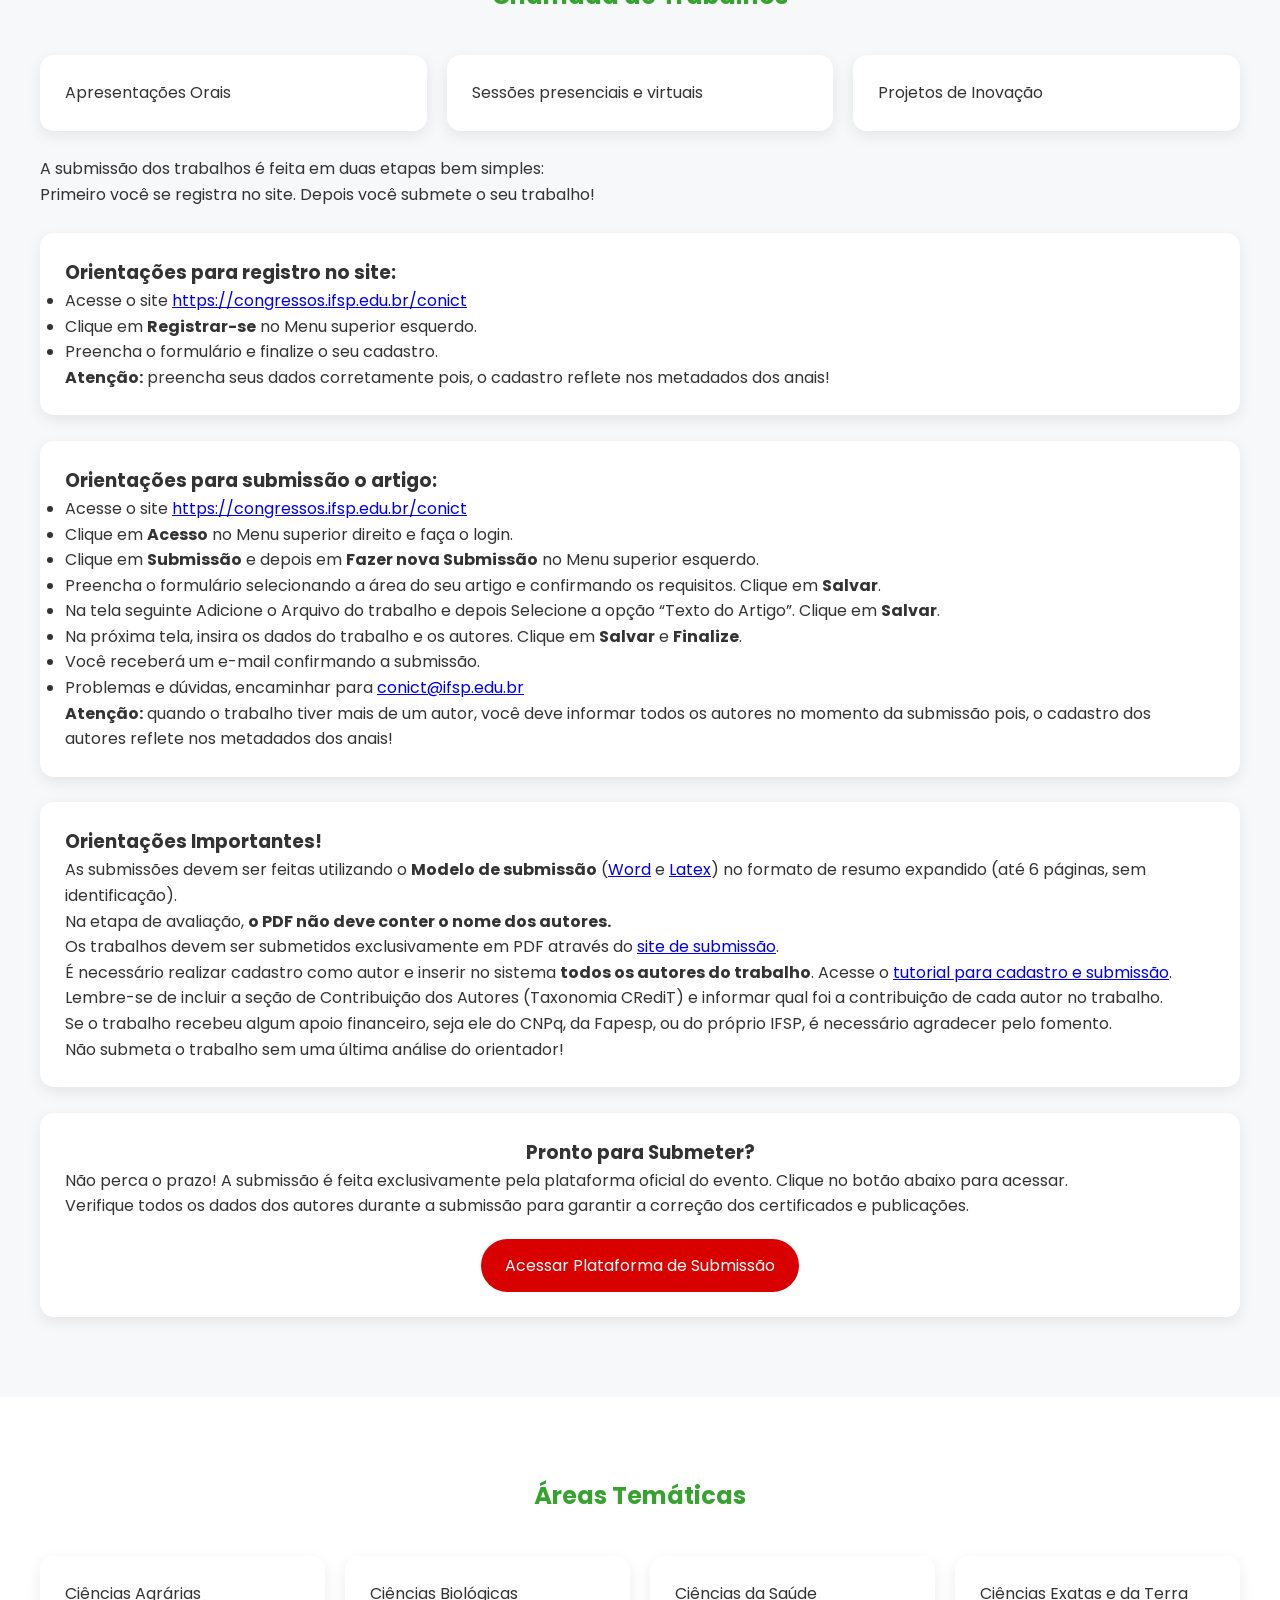
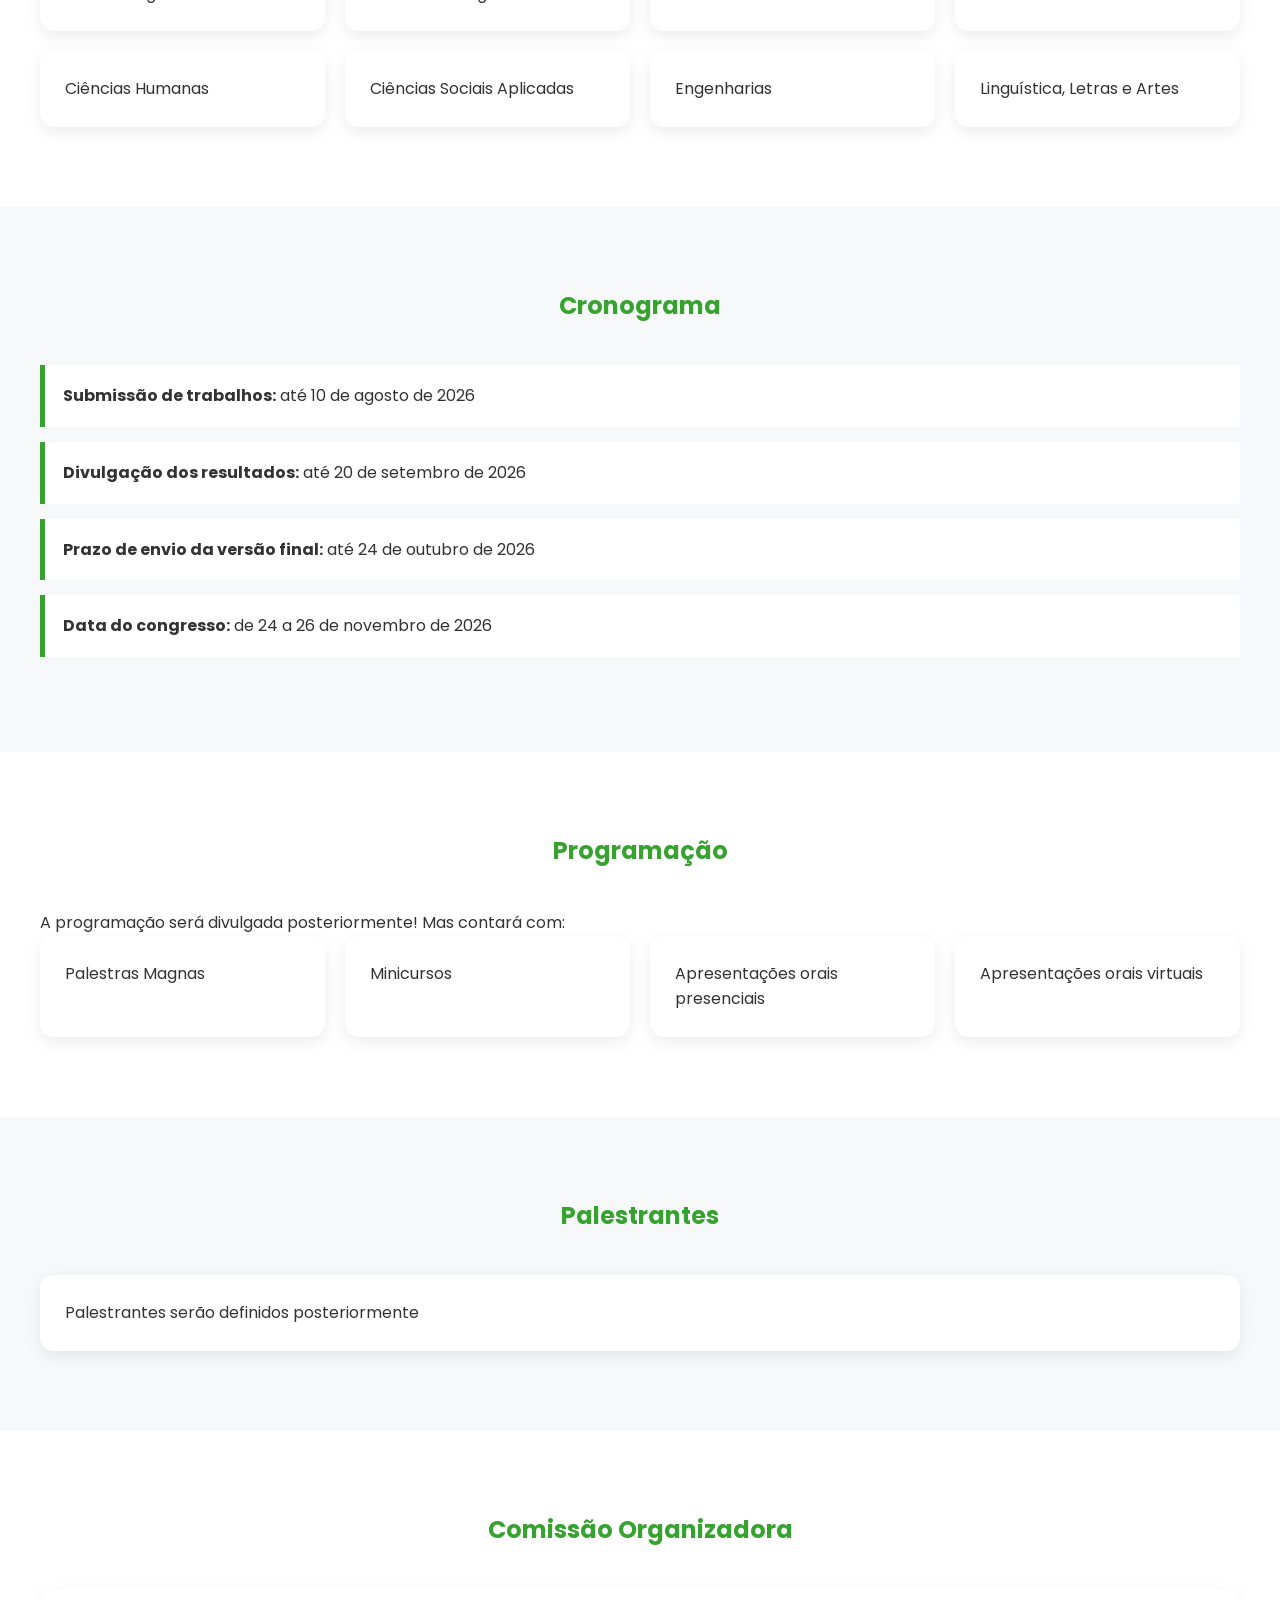
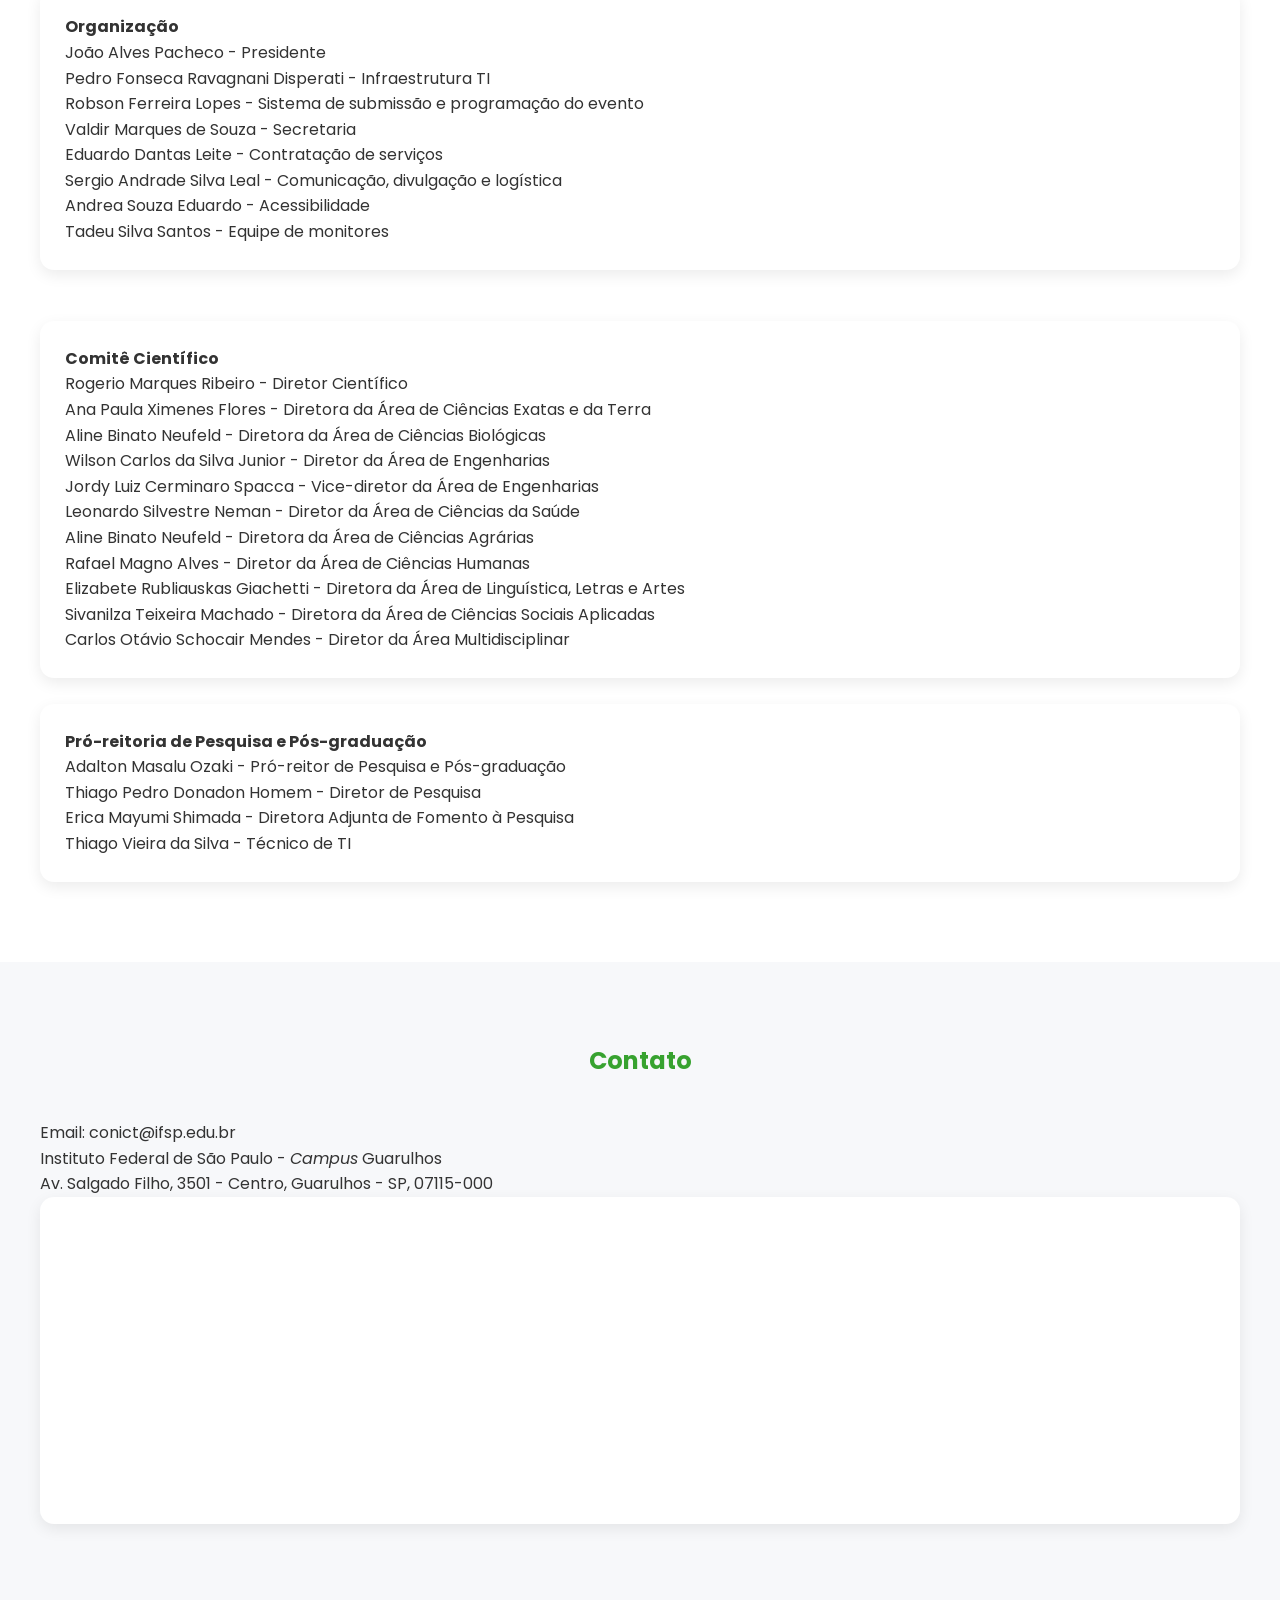
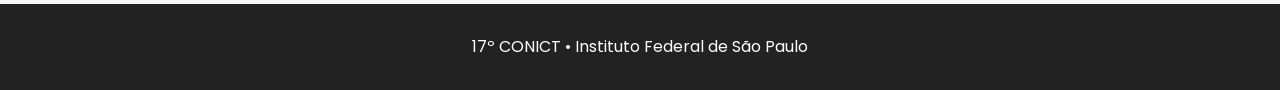
==== commit a4b55024: "Update index.html Atualizadas as datas" ====
--- a/index.html
+++ b/index.html
@@ -48,7 +48,7 @@
 <div class="container hero-grid">
 <div>
 <h1>17º Congresso de Inovação, Ciência e Tecnologia do IFSP</h1>
-<h3>3 a 5 de Novembro de 2026 | IFSP <i>Campus</i> Guarulhos</h3>
+<h3>24 a 26 de Novembro de 2026 | IFSP <i>Campus</i> Guarulhos</h3>
 <p>Um dos maiores eventos científicos da Rede Federal, promovendo pesquisa, inovação e integração entre ensino, extensão e tecnologia.</p>
 <a class="btn" href="#trabalhos">Submeter Trabalho</a>
 </div>
@@ -69,7 +69,7 @@
 <br>
 <p>Ao longo de suas 16 edições, o evento vem apresentando um crescimento considerável do número de participantes e, consequentemente, do número de trabalhos apresentados. O Conict, nesses 16 anos, soma mais de 5.500 trabalhos apresentados, além de diversas palestras e minicursos ministrados.</p>
 <br>
-<p><b>Neste ano, o 17º Congresso de Inovação, Ciência e Tecnologia do IFSP acontecerá de 03/11/2026 a 05/11/2026 no IFSP <i>Campus</i> Guarulhos.</b></p>
+<p><b>Neste ano, o 17º Congresso de Inovação, Ciência e Tecnologia do IFSP acontecerá de 24/11/2026 a 26/11/2026 no IFSP <i>Campus</i> Guarulhos.</b></p>
 </div>
 </section>
 
@@ -180,7 +180,7 @@
 <div class="item"><b>Submissão de trabalhos:</b> até 10 de agosto de 2026</div>
 <div class="item"><b>Divulgação dos resultados:</b> até 20 de setembro de 2026</div>
 <div class="item"><b>Prazo de envio da versão final:</b> até 24 de outubro de 2026</div>
-<div class="item"><b>Data do congresso:</b> de 03 a 05 de novembro de 2026</div>
+<div class="item"><b>Data do congresso:</b> de 24 a 26 de novembro de 2026</div>
 </div>
 </div>
 </section>
